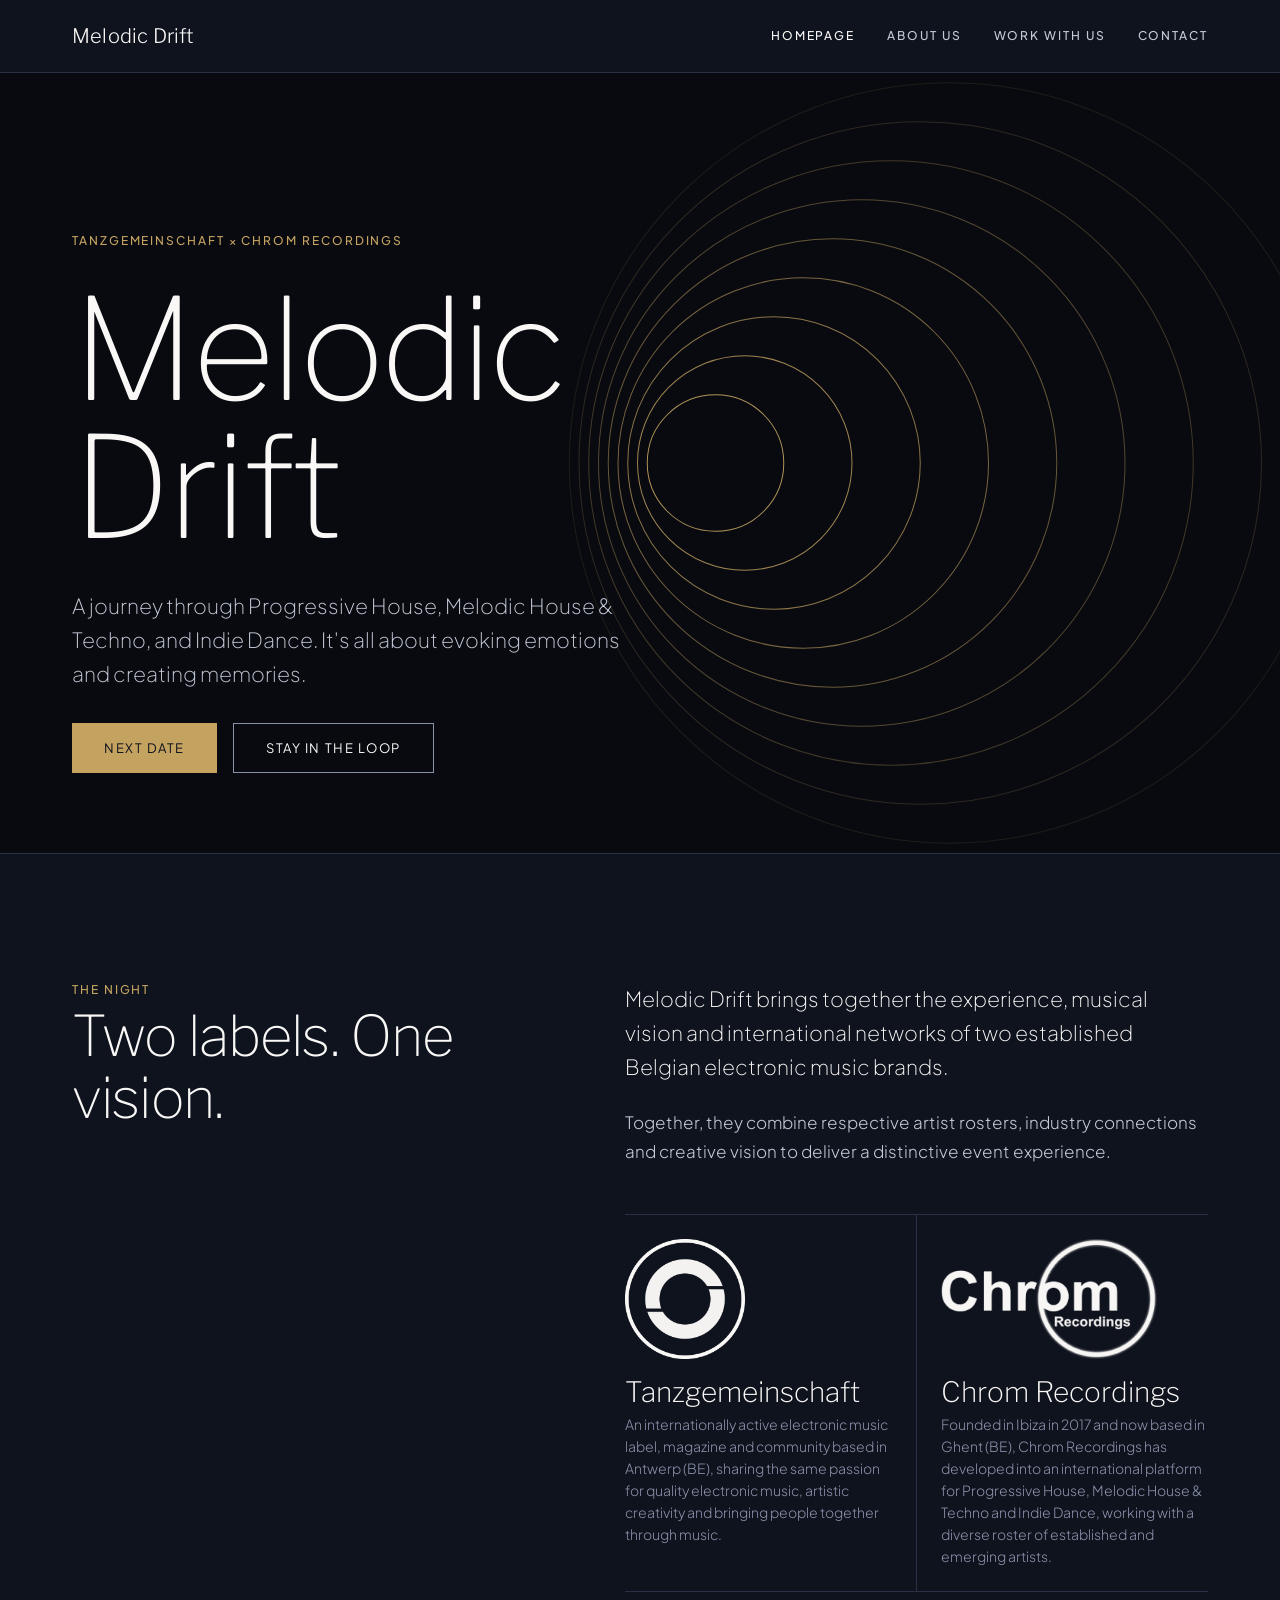
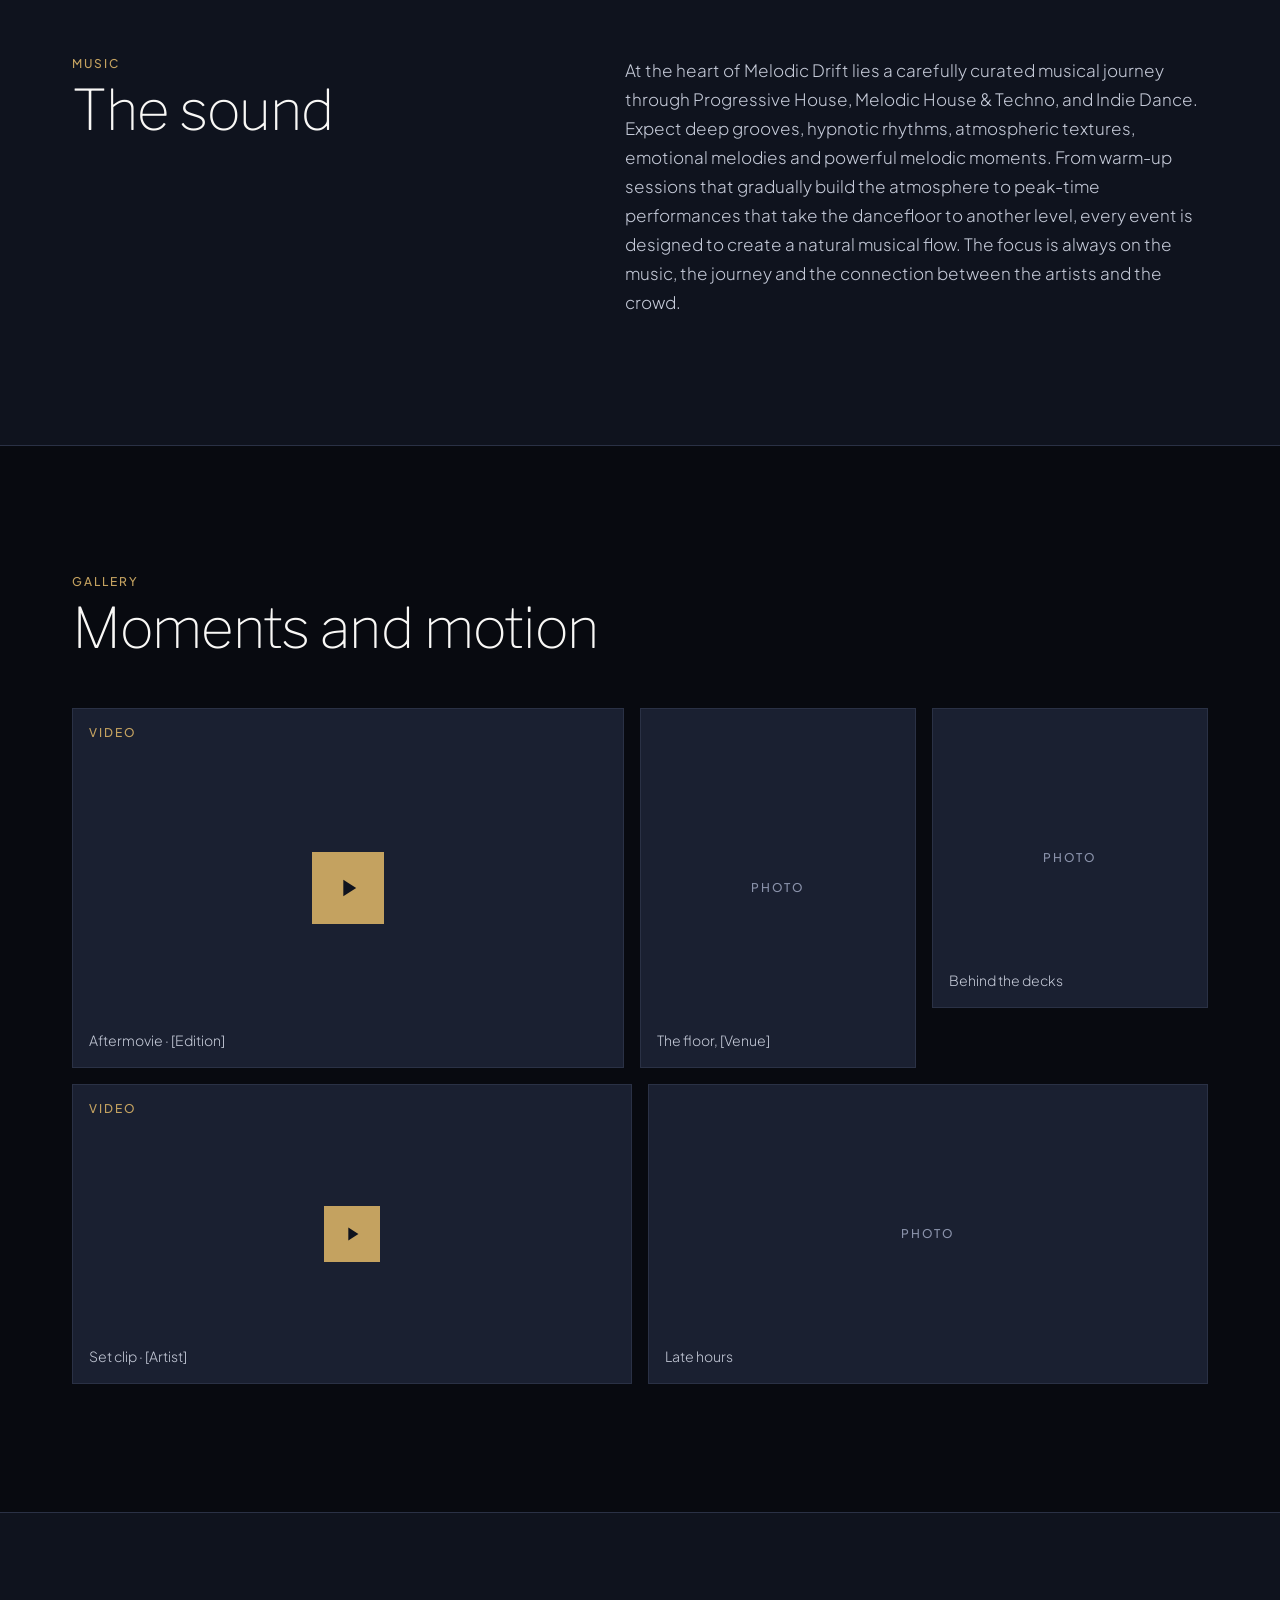
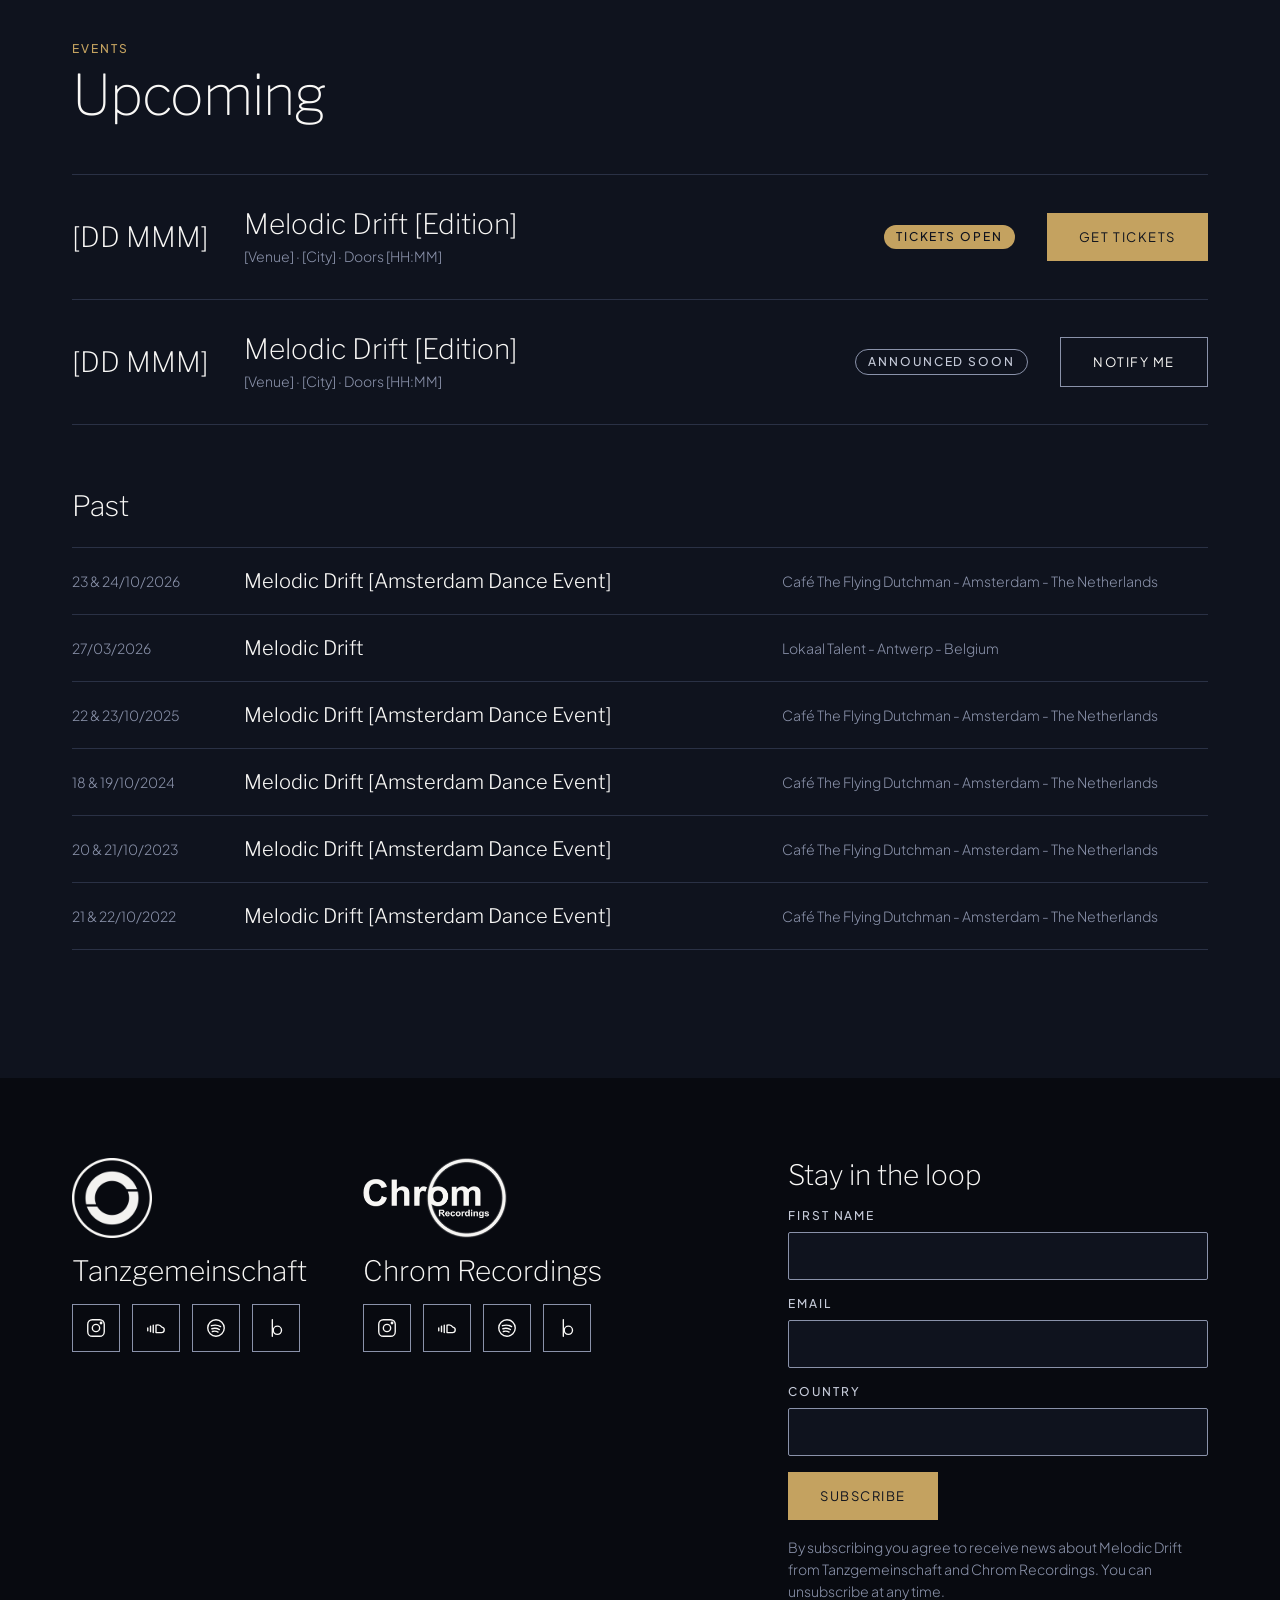
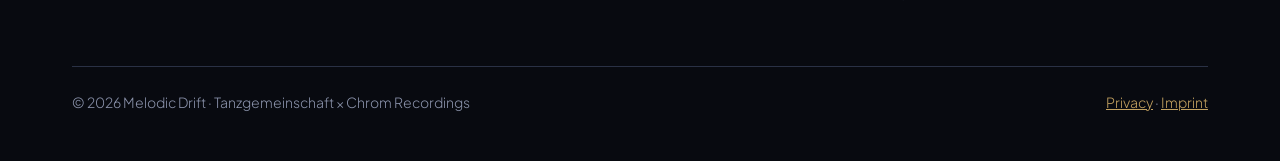
==== index.html @ c9940abf "Add favicon, bass-ripple hero animation and spacing tweaks - Add circle favicon (SVG) and apple-touc" ====
<!doctype html>
<html lang="en">
<head>
<meta charset="utf-8">
<meta name="viewport" content="width=device-width, initial-scale=1">
<title>Melodic Drift – Tanzgemeinschaft × Chrom Recordings</title>
<meta name="description" content="Melodic Drift is a night for slow-burning melodic house and techno, a collaboration between Tanzgemeinschaft and Chrom Recordings.">
<link rel="preconnect" href="https://fonts.googleapis.com">
<link rel="preconnect" href="https://fonts.gstatic.com" crossorigin>
<link rel="stylesheet" href="https://fonts.googleapis.com/css2?family=Libre+Franklin:wght@100;200;300&family=Plus+Jakarta+Sans:ital,wght@0,200;0,300;0,400;0,500;1,200&display=swap">
<link rel="icon" href="favicon.svg" type="image/svg+xml">
<link rel="apple-touch-icon" href="apple-touch-icon.png">
<link rel="stylesheet" href="styles.css">
</head>
<body>

<header class="site-header">
  <div class="container">
    <a href="index.html" class="brand-link">Melodic Drift</a>
    <nav class="nav" aria-label="Page">
      <a href="index.html" aria-current="page">Homepage</a>
      <a href="about.html">About Us</a>
      <a href="work.html">Work With Us</a>
      <a href="contact.html">Contact</a>
    </nav>
  </div>
</header>

<main id="top">
  <!-- HERO -->
  <section class="hero">
    <svg class="hero__rings" aria-hidden="true" viewBox="0 0 800 800" fill="none" stroke="#c4a260" stroke-width="1">
      <circle style="--i:0" cx="300" cy="400" r="70" opacity="0.9"/>
      <circle style="--i:1" cx="330" cy="400" r="110" opacity="0.8"/>
      <circle style="--i:2" cx="360" cy="400" r="150" opacity="0.7"/>
      <circle style="--i:3" cx="390" cy="400" r="190" opacity="0.6"/>
      <circle style="--i:4" cx="420" cy="400" r="230" opacity="0.5"/>
      <circle style="--i:5" cx="450" cy="400" r="270" opacity="0.4"/>
      <circle style="--i:6" cx="480" cy="400" r="310" opacity="0.3"/>
      <circle style="--i:7" cx="510" cy="400" r="350" opacity="0.2"/>
      <circle style="--i:8" cx="540" cy="400" r="390" opacity="0.12"/>
    </svg>
    <!-- Hero image: 1920 × 1080 px (not added yet). -->
    <div class="container hero__inner">
      <div class="eyebrow">Tanzgemeinschaft × Chrom Recordings</div>
      <h1 class="hero__title">Melodic<br>Drift</h1>
      <p class="hero__text">A journey through Progressive House, Melodic House &amp; Techno, and Indie Dance. It's all about evoking emotions and creating memories.</p>
      <div class="hero__actions">
        <a href="#events" class="btn btn--primary">Next date</a>
        <a href="#newsletter" class="btn btn--ghost">Stay in the loop</a>
      </div>
    </div>
  </section>

  <!-- INTRO -->
  <section id="about" class="container section">
    <div class="intro">
      <div class="intro__heading stack-2">
        <div class="eyebrow">The night</div>
        <h2 class="h2">Two labels. One vision.</h2>
      </div>
      <div class="intro__body stack-6">
        <p class="lead">Melodic Drift brings together the experience, musical vision and international networks of two established Belgian electronic music brands.</p>
        <p>Together, they combine respective artist rosters, industry connections and creative vision to deliver a distinctive event experience.</p>
        <div class="partners">
          <div class="partner">
            <img class="partner__logo" src="assets/tanzgemeinschaft-logo.png" alt="Tanzgemeinschaft logo" width="120" height="120">
            <div class="h3">Tanzgemeinschaft</div>
            <div class="small">An internationally active electronic music label, magazine and community based in Antwerp (BE), sharing the same passion for quality electronic music, artistic creativity and bringing people together through music.</div>
          </div>
          <div class="partner">
            <img class="partner__logo" src="assets/chrom-recordings-logo.png" alt="Chrom Recordings logo" width="215" height="120">
            <div class="h3">Chrom Recordings</div>
            <div class="small">Founded in Ibiza in 2017 and now based in Ghent (BE), Chrom Recordings has developed into an international platform for Progressive House, Melodic House &amp; Techno and Indie Dance, working with a diverse roster of established and emerging artists.</div>
          </div>
        </div>
      </div>
    </div>
  </section>

  <!-- THE SOUND -->
  <section id="sound" class="container section sound">
    <div class="intro">
      <div class="intro__heading stack-2">
        <div class="eyebrow">Music</div>
        <h2 class="h2">The sound</h2>
      </div>
      <div class="intro__body stack-6">
        <p>At the heart of Melodic Drift lies a carefully curated musical journey through Progressive House, Melodic House &amp; Techno, and Indie Dance. Expect deep grooves, hypnotic rhythms, atmospheric textures, emotional melodies and powerful melodic moments. From warm-up sessions that gradually build the atmosphere to peak-time performances that take the dancefloor to another level, every event is designed to create a natural musical flow. The focus is always on the music, the journey and the connection between the artists and the crowd.</p>
      </div>
    </div>
  </section>

  <!-- GALLERY -->
  <section id="gallery" class="gallery-section">
    <div class="container section stack-12">
      <div class="stack-2">
        <div class="eyebrow">Gallery</div>
        <h2 class="h2">Moments and motion</h2>
      </div>
      <!-- To use real media: put an <img src="assets/…" alt="…"> or <video> inside a tile
           and delete the .tile__placeholder (and the play button for videos you embed). -->
      <div class="gallery">
        <div class="tile tile--wide">
          <div class="tile__label">Video</div>
          <button type="button" class="play" aria-label="Play aftermovie">
            <svg aria-hidden="true" width="28" height="28" viewBox="0 0 24 24" fill="currentColor"><path d="M8 5v14l11-7z"/></svg>
          </button>
          <div class="tile__caption">Aftermovie · [Edition]</div>
        </div>
        <div class="tile tile--tall">
          <div class="tile__placeholder">Photo</div>
          <div class="tile__caption">The floor, [Venue]</div>
        </div>
        <div class="tile">
          <div class="tile__placeholder">Photo</div>
          <div class="tile__caption">Behind the decks</div>
        </div>
        <div class="tile">
          <div class="tile__label">Video</div>
          <button type="button" class="play" aria-label="Play clip">
            <svg aria-hidden="true" width="22" height="22" viewBox="0 0 24 24" fill="currentColor"><path d="M8 5v14l11-7z"/></svg>
          </button>
          <div class="tile__caption">Set clip · [Artist]</div>
        </div>
        <div class="tile">
          <div class="tile__placeholder">Photo</div>
          <div class="tile__caption">Late hours</div>
        </div>
      </div>
    </div>
  </section>

  <!-- EVENTS -->
  <section id="events" class="container section events">
    <div class="stack-12">
      <div class="stack-2">
        <div class="eyebrow">Events</div>
        <h2 class="h2">Upcoming</h2>
      </div>
      <div class="event-list">
        <div class="event">
          <div class="event__date">[DD MMM]</div>
          <div class="event__info">
            <div class="h3">Melodic Drift [Edition]</div>
            <div class="small">[Venue] · [City] · Doors [HH:MM]</div>
          </div>
          <span class="tag tag--solid">Tickets open</span>
          <a href="#" class="btn btn--primary">Get tickets</a>
        </div>
        <div class="event">
          <div class="event__date">[DD MMM]</div>
          <div class="event__info">
            <div class="h3">Melodic Drift [Edition]</div>
            <div class="small">[Venue] · [City] · Doors [HH:MM]</div>
          </div>
          <span class="tag tag--outline">Announced soon</span>
          <a href="#newsletter" class="btn btn--ghost">Notify me</a>
        </div>
      </div>
    </div>

    <div class="stack-6">
      <h3 class="h3">Past</h3>
      <div class="event-list">
        <div class="event event--past">
          <div class="event__date">23 & 24/10/2026</div>
          <div class="event__title h4">Melodic Drift [Amsterdam Dance Event]</div>
          <div class="event__place small">Café The Flying Dutchman - Amsterdam - The Netherlands</div>
        </div>
        <div class="event event--past">
          <div class="event__date">27/03/2026</div>
          <div class="event__title h4">Melodic Drift</div>
          <div class="event__place small">Lokaal Talent - Antwerp - Belgium</div>
        </div>
        <div class="event event--past">
          <div class="event__date">22 & 23/10/2025</div>
          <div class="event__title h4">Melodic Drift [Amsterdam Dance Event]</div>
          <div class="event__place small">Café The Flying Dutchman - Amsterdam - The Netherlands</div>
        </div>
        <div class="event event--past">
          <div class="event__date">18 & 19/10/2024</div>
          <div class="event__title h4">Melodic Drift [Amsterdam Dance Event]</div>
          <div class="event__place small">Café The Flying Dutchman - Amsterdam - The Netherlands</div>
        </div>
        <div class="event event--past">
          <div class="event__date">20 & 21/10/2023</div>
          <div class="event__title h4">Melodic Drift [Amsterdam Dance Event]</div>
          <div class="event__place small">Café The Flying Dutchman - Amsterdam - The Netherlands</div>
        </div>
        <div class="event event--past">
          <div class="event__date">21 & 22/10/2022</div>
          <div class="event__title h4">Melodic Drift [Amsterdam Dance Event]</div>
          <div class="event__place small">Café The Flying Dutchman - Amsterdam - The Netherlands</div>
        </div>
      </div>
    </div>
  </section>

</main>

<footer class="site-footer">
  <div class="container">
    <div class="footer__top">
      <div class="footer__brands">
        <div class="footer__brand">
          <img class="footer__logo" src="assets/tanzgemeinschaft-logo.png" alt="Tanzgemeinschaft logo" width="80" height="80">
          <div class="h3">Tanzgemeinschaft</div>
          <div class="social">
            <a href="https://www.instagram.com/tanzgemeinschaft/" aria-label="Tanzgemeinschaft on Instagram">
              <svg aria-hidden="true" width="22" height="22" viewBox="0 0 24 24" fill="none" stroke="currentColor" stroke-width="1.5" stroke-linecap="round" stroke-linejoin="round"><rect x="3" y="3" width="18" height="18" rx="5"/><circle cx="12" cy="12" r="4"/><circle cx="17.5" cy="6.5" r="0.8" fill="currentColor"/></svg>
            </a>
            <a href="https://soundcloud.com/tanzgemeinschaft" aria-label="Tanzgemeinschaft on SoundCloud">
              <svg aria-hidden="true" width="22" height="22" viewBox="0 0 24 24" fill="none" stroke="currentColor" stroke-width="1.5" stroke-linecap="round" stroke-linejoin="round"><path d="M3 15v-3M6 16v-6M9 17V9"/><path d="M12 17h6a3 3 0 0 0 .4-5.97A5.5 5.5 0 0 0 12 9z"/></svg>
            </a>
            <a href="https://open.spotify.com/playlist/484JLry1pM69rtroYlVxem?si=6f52d88c45c1400b" aria-label="Tanzgemeinschaft on Spotify">
              <svg aria-hidden="true" width="22" height="22" viewBox="0 0 24 24" fill="none" stroke="currentColor" stroke-width="1.5" stroke-linecap="round" stroke-linejoin="round"><circle cx="12" cy="12" r="9"/><path d="M7 9.5c3.5-1 7-.8 10 1M7.5 12.8c2.8-.8 5.6-.6 8.2.9M8 15.8c2.2-.6 4.3-.4 6.3.6"/></svg>
            </a>
            <a href="https://www.beatport.com/label/tanzgemeinschaft/73641" aria-label="Tanzgemeinschaft on Beatport">
              <svg aria-hidden="true" width="22" height="22" viewBox="0 0 24 24" fill="none" stroke="currentColor" stroke-width="1.5" stroke-linecap="round" stroke-linejoin="round"><path d="M8 3v18"/><circle cx="13.5" cy="14.5" r="4.5"/></svg>
            </a>
          </div>
        </div>
        <div class="footer__brand">
          <img class="footer__logo" src="assets/chrom-recordings-logo.png" alt="Chrom Recordings logo" width="143" height="80">
          <div class="h3">Chrom Recordings</div>
          <div class="social">
            <a href="https://www.instagram.com/chromrecordings/" aria-label="Chrom Recordings on Instagram">
              <svg aria-hidden="true" width="22" height="22" viewBox="0 0 24 24" fill="none" stroke="currentColor" stroke-width="1.5" stroke-linecap="round" stroke-linejoin="round"><rect x="3" y="3" width="18" height="18" rx="5"/><circle cx="12" cy="12" r="4"/><circle cx="17.5" cy="6.5" r="0.8" fill="currentColor"/></svg>
            </a>
            <a href="https://soundcloud.com/chrom-recordings" aria-label="Chrom Recordings on SoundCloud">
              <svg aria-hidden="true" width="22" height="22" viewBox="0 0 24 24" fill="none" stroke="currentColor" stroke-width="1.5" stroke-linecap="round" stroke-linejoin="round"><path d="M3 15v-3M6 16v-6M9 17V9"/><path d="M12 17h6a3 3 0 0 0 .4-5.97A5.5 5.5 0 0 0 12 9z"/></svg>
            </a>
            <a href="#" aria-label="Chrom Recordings on Spotify">
              <svg aria-hidden="true" width="22" height="22" viewBox="0 0 24 24" fill="none" stroke="currentColor" stroke-width="1.5" stroke-linecap="round" stroke-linejoin="round"><circle cx="12" cy="12" r="9"/><path d="M7 9.5c3.5-1 7-.8 10 1M7.5 12.8c2.8-.8 5.6-.6 8.2.9M8 15.8c2.2-.6 4.3-.4 6.3.6"/></svg>
            </a>
            <a href="https://www.beatport.com/label/chrom-recordings/61473" aria-label="Chrom Recordings on Beatport">
              <svg aria-hidden="true" width="22" height="22" viewBox="0 0 24 24" fill="none" stroke="currentColor" stroke-width="1.5" stroke-linecap="round" stroke-linejoin="round"><path d="M8 3v18"/><circle cx="13.5" cy="14.5" r="4.5"/></svg>
            </a>
          </div>
        </div>
      </div>
      <div class="footer__signup" id="newsletter">
        <div class="h3">Stay in the loop</div>
        <!-- Sends to the MailerLite embedded form (group set in MailerLite). See script.js. -->
        <form class="form form--compact" id="newsletter-form" data-status="newsletter-status" data-error="newsletter-error" data-mailerlite action="https://assets.mailerlite.com/jsonp/706839/forms/204374630122652967/subscribe" method="post">
          <div class="field">
            <label for="nl-first">First name</label>
            <input id="nl-first" name="fields[name]" type="text" autocomplete="given-name" required>
          </div>
          <div class="field">
            <label for="nl-email">Email</label>
            <input id="nl-email" name="fields[email]" type="email" autocomplete="email" required>
          </div>
          <div class="field">
            <label for="nl-country">Country</label>
            <input id="nl-country" name="fields[country]" type="text" autocomplete="country-name" required>
          </div>
          <input type="hidden" name="ml-submit" value="1">
          <input type="hidden" name="anticsrf" value="true">
          <div>
            <button type="submit" class="btn btn--primary">Subscribe</button>
          </div>
          <p class="small">By subscribing you agree to receive news about Melodic Drift from Tanzgemeinschaft and Chrom Recordings. You can unsubscribe at any time.</p>
          <p class="small form-error" id="newsletter-error" role="alert" hidden>Something went wrong. Please try again in a moment.</p>
        </form>
        <div class="form-status form-status--compact" id="newsletter-status" role="status" hidden>
          <div class="eyebrow">Subscribed</div>
          <div class="h3">Thank you, you are on the list.</div>
        </div>
      </div>
    </div>
    <div class="footer__legal">
      <div>© 2026 Melodic Drift · Tanzgemeinschaft × Chrom Recordings</div>
      <div><a href="#">Privacy</a> · <a href="#">Imprint</a></div>
    </div>
  </div>
</footer>

<script src="script.js"></script>
</body>
</html>
---- styles.css ----
/* Melodic Drift – Tanzgemeinschaft × Chrom Recordings
   Tokens come from the Tanzgemeinschaft design system, Night theme. */

:root {
  --surface: #0f131e;
  --surface-raised: #1a2031;
  --surface-sunk: #080a10;
  --ink-heading: #f9f8f6;
  --ink-body: #c5cad8;
  --ink-muted: #8a92aa;
  --brass: #c4a260; /* brass-light, the accent on Night */
  --on-brass: #0f131e;
  --border: #2a3145;
  --border-navy: #4a5474;
  --border-control: #8a92aa;

  --font-display: "Libre Franklin", "Helvetica Neue", Arial, sans-serif;
  --font-text: "Plus Jakarta Sans", "Helvetica Neue", Arial, sans-serif;

  --space-1: 4px;
  --space-2: 8px;
  --space-3: 12px;
  --space-4: 16px;
  --space-6: 24px;
  --space-8: 32px;
  --space-12: 48px;
  --space-16: 64px;

  --max-width: 1200px;
}

*,
*::before,
*::after {
  box-sizing: border-box;
}

html {
  scroll-behavior: smooth;
}

body {
  margin: 0;
  background: var(--surface);
  color: var(--ink-body);
  font-family: var(--font-text);
  font-weight: 300;
  font-size: 17px;
  line-height: 29px;
}

img {
  display: block;
}

a {
  color: var(--brass);
  text-decoration: underline;
}

a:hover {
  color: var(--ink-heading);
}

a:focus-visible,
button:focus-visible,
input:focus-visible,
select:focus-visible,
textarea:focus-visible {
  outline: 2px solid var(--brass);
  outline-offset: 2px;
}

/* ---------- Layout helpers ---------- */

.container {
  width: 100%;
  max-width: var(--max-width);
  margin: 0 auto;
  padding: 0 var(--space-8);
}

.section {
  padding-top: 128px;
  padding-bottom: 128px;
}

/* The sound follows the labels block: keep the two close together. */
#about {
  padding-bottom: 64px;
}

.sound {
  padding-top: 0;
}

.stack-2 { display: flex; flex-direction: column; gap: var(--space-2); }
.stack-6 { display: flex; flex-direction: column; gap: var(--space-6); }
.stack-12 { display: flex; flex-direction: column; gap: var(--space-12); }

/* ---------- Type ---------- */

.eyebrow {
  font-size: 12px;
  line-height: 16px;
  font-weight: 500;
  letter-spacing: 0.16em;
  text-transform: uppercase;
  color: var(--brass);
}

.eyebrow--muted {
  color: var(--ink-muted);
}

.h2 {
  margin: 0;
  font-family: var(--font-display);
  font-weight: 100;
  font-size: clamp(36px, 4.5vw, 56px);
  line-height: 1.1;
  letter-spacing: -0.015em;
  color: var(--ink-heading);
}

.h3 {
  margin: 0;
  font-family: var(--font-display);
  font-weight: 200;
  font-size: 28px;
  line-height: 34px;
  color: var(--ink-heading);
}

.h4 {
  font-family: var(--font-display);
  font-weight: 300;
  font-size: 20px;
  line-height: 26px;
  color: var(--ink-heading);
}

.lead {
  margin: 0;
  font-weight: 200;
  font-size: 21px;
  line-height: 34px;
  color: var(--ink-heading);
}

.small {
  font-size: 14px;
  line-height: 22px;
  color: var(--ink-muted);
}

p {
  margin: 0;
}

/* ---------- Buttons and tags ---------- */

.btn {
  display: inline-flex;
  align-items: center;
  min-height: 48px;
  padding: 16px 32px;
  font-family: var(--font-text);
  font-size: 13px;
  line-height: 16px;
  font-weight: 400;
  letter-spacing: 0.12em;
  text-transform: uppercase;
  text-decoration: none;
  border: 0;
  cursor: pointer;
}

.btn--primary {
  background: var(--brass);
  color: var(--on-brass);
}

.btn--primary:hover {
  background: var(--ink-heading);
  color: var(--surface);
}

.btn--ghost {
  border: 1px solid var(--border-control);
  color: var(--ink-heading);
}

.btn--ghost:hover {
  background: var(--surface-raised);
  color: var(--ink-heading);
}

.tag {
  padding: 4px 12px;
  border-radius: 999px;
  font-size: 12px;
  line-height: 16px;
  font-weight: 500;
  letter-spacing: 0.16em;
  text-transform: uppercase;
}

.tag--solid {
  background: var(--brass);
  color: var(--on-brass);
}

.tag--outline {
  border: 1px solid var(--border-control);
  color: var(--ink-body);
}

/* ---------- Header ---------- */

.site-header {
  border-bottom: 1px solid var(--border);
}

.site-header .container {
  min-height: 72px;
  display: flex;
  flex-wrap: wrap;
  align-items: center;
  justify-content: space-between;
  gap: 12px 32px;
}

.brand-link {
  font-family: var(--font-display);
  font-weight: 300;
  font-size: 20px;
  letter-spacing: 0.01em;
  color: var(--ink-heading);
  text-decoration: none;
}

.nav {
  display: flex;
  flex-wrap: wrap;
  gap: 8px 32px;
  font-size: 12px;
  line-height: 16px;
  font-weight: 500;
  letter-spacing: 0.16em;
  text-transform: uppercase;
}

.nav a {
  padding: 14px 0;
  color: var(--ink-body);
  text-decoration: none;
}

.nav a[aria-current="page"] {
  color: var(--ink-heading);
}

.nav a:hover,
.brand-link:hover {
  color: var(--ink-heading);
}

/* ---------- Hero ---------- */

.hero {
  position: relative;
  overflow: hidden;
  background: var(--surface-sunk);
  border-bottom: 1px solid var(--border);
}

/* Decorative rings. Replace with the hero photo (or keep both). */
.hero__rings {
  position: absolute;
  right: 6%;
  top: 0;
  width: min(780px, 90vw);
  max-width: none;
  height: auto;
  overflow: visible;
  pointer-events: none;
}

/* Bass pulse: each ring thumps and settles, a beat after the ring inside it, so the hit ripples outwards. */
.hero__rings circle {
  transform-box: fill-box;
  transform-origin: center;
  vector-effect: non-scaling-stroke;
  animation: bass-ripple 2s cubic-bezier(0.2, 0.7, 0.3, 1) infinite;
  animation-delay: calc(var(--i) * 0.09s);
}

@keyframes bass-ripple {
  0%   { transform: scale(1); }
  6%   { transform: scale(1.045); }
  18%  { transform: scale(0.99); }
  30%  { transform: scale(1.012); }
  45%, 100% { transform: scale(1); }
}

@media (prefers-reduced-motion: reduce) {
  .hero__rings circle {
    animation: none;
  }
}

.hero__inner {
  position: relative;
  min-height: 720px;
  padding-top: 160px;
  padding-bottom: 80px;
  display: flex;
  flex-direction: column;
  justify-content: flex-end;
  gap: 32px;
}

.hero__title {
  margin: 0;
  font-family: var(--font-display);
  font-weight: 100;
  font-size: clamp(56px, 11vw, 152px);
  line-height: 0.98;
  letter-spacing: -0.02em;
  color: var(--ink-heading);
}

.hero__text {
  max-width: 560px;
  font-weight: 200;
  font-size: 21px;
  line-height: 34px;
  color: var(--ink-body);
}

.hero__actions {
  display: flex;
  flex-wrap: wrap;
  gap: 16px;
}

/* ---------- Intro ---------- */

.intro {
  display: flex;
  flex-wrap: wrap;
  gap: 48px 96px;
}

.intro__heading {
  flex: 1 1 340px;
}

.intro__body {
  flex: 1.4 1 420px;
}

.partners {
  display: flex;
  flex-wrap: wrap;
  margin-top: var(--space-6);
  border-top: 1px solid var(--border);
  border-bottom: 1px solid var(--border);
}

.partner {
  flex: 1 1 240px;
  padding: 24px 24px 24px 0;
  display: flex;
  flex-direction: column;
  gap: var(--space-1);
}

.partner + .partner {
  padding: 24px 0 24px 24px;
  border-left: 1px solid var(--border);
}

.partner__logo {
  align-self: flex-start;
  height: 120px;
  width: auto;
  max-width: 100%;
  object-fit: contain;
  margin-bottom: var(--space-3);
}

/* ---------- Work with us ---------- */

.service-list {
  border-top: 1px solid var(--border);
}

.service {
  display: flex;
  flex-wrap: wrap;
  gap: 12px 64px;
  padding: 32px 0;
  border-bottom: 1px solid var(--border);
}

.service__title {
  flex: 0 0 300px;
  margin: 0;
}

.service__text {
  flex: 1 1 360px;
  margin: 0;
}

.list {
  margin: 0;
  padding: 0;
  list-style: none;
  display: flex;
  flex-direction: column;
  gap: var(--space-3);
}

.list li {
  position: relative;
  padding-left: 28px;
}

.list li::before {
  content: "";
  position: absolute;
  left: 0;
  top: 0.8em;
  width: 14px;
  height: 1px;
  background: var(--brass);
}

/* ---------- Gallery ---------- */

.gallery-section {
  background: var(--surface-sunk);
  border-top: 1px solid var(--border);
  border-bottom: 1px solid var(--border);
}

.gallery {
  display: flex;
  flex-wrap: wrap;
  gap: 16px;
}

.tile {
  position: relative;
  flex: 1 1 260px;
  height: 300px;
  background: var(--surface-raised);
  border: 1px solid var(--border);
  display: flex;
  align-items: center;
  justify-content: center;
  overflow: hidden;
}

.tile--wide {
  flex: 2 1 520px;
  height: 360px;
}

.tile--tall {
  height: 360px;
}

.tile img,
.tile video {
  position: absolute;
  inset: 0;
  width: 100%;
  height: 100%;
  object-fit: cover;
}

.tile__label {
  position: absolute;
  top: 16px;
  left: 16px;
  font-size: 12px;
  line-height: 16px;
  font-weight: 500;
  letter-spacing: 0.16em;
  text-transform: uppercase;
  color: var(--brass);
}

.tile__placeholder {
  font-size: 12px;
  line-height: 16px;
  font-weight: 500;
  letter-spacing: 0.16em;
  text-transform: uppercase;
  color: var(--ink-muted);
}

.tile__caption {
  position: absolute;
  left: 16px;
  bottom: 16px;
  font-size: 14px;
  line-height: 22px;
  color: var(--ink-body);
}

.play {
  position: absolute;
  left: 50%;
  top: 50%;
  width: 56px;
  height: 56px;
  margin: -28px 0 0 -28px;
  padding: 0;
  border: 0;
  background: var(--brass);
  color: var(--on-brass);
  cursor: pointer;
  display: flex;
  align-items: center;
  justify-content: center;
}

.tile--wide .play {
  width: 72px;
  height: 72px;
  margin: -36px 0 0 -36px;
}

/* ---------- Events ---------- */

.events {
  display: flex;
  flex-direction: column;
  gap: var(--space-16);
}

.event-list {
  border-top: 1px solid var(--border);
}

.event {
  display: flex;
  flex-wrap: wrap;
  align-items: center;
  gap: 16px 32px;
  padding: 32px 0;
  border-bottom: 1px solid var(--border);
}

.event__date {
  flex: 0 0 140px;
  font-family: var(--font-display);
  font-weight: 200;
  font-size: 28px;
  line-height: 34px;
  color: var(--ink-heading);
}

.event__info {
  flex: 1 1 280px;
  display: flex;
  flex-direction: column;
  gap: var(--space-1);
}

.event--past {
  gap: 8px 32px;
  padding: 20px 0;
}

.event--past .event__date {
  font-family: var(--font-text);
  font-weight: 300;
  font-size: 14px;
  line-height: 22px;
  color: var(--ink-muted);
}

.event--past .event__title {
  flex: 1 1 280px;
}

.event--past .event__place {
  flex: 1 1 200px;
}

.row-link {
  padding: 14px 0;
  font-size: 13px;
  line-height: 16px;
  font-weight: 400;
  letter-spacing: 0.12em;
  text-transform: uppercase;
  color: var(--ink-heading);
  text-decoration: none;
}

.row-link:hover {
  color: var(--brass);
}

/* ---------- Form ---------- */

.join-section {
  background: var(--surface-raised);
  border-top: 1px solid var(--border);
  border-bottom: 1px solid var(--border);
}

.join {
  display: flex;
  flex-wrap: wrap;
  gap: 48px 96px;
}

.join__intro {
  flex: 1 1 340px;
}

.join__form {
  flex: 1.3 1 440px;
}

.form {
  display: flex;
  flex-direction: column;
  gap: var(--space-6);
}

.form__row {
  display: flex;
  flex-wrap: wrap;
  gap: var(--space-6);
}

.field {
  flex: 1 1 220px;
  display: flex;
  flex-direction: column;
  gap: var(--space-2);
}

/* Fields stacked directly in the column form must not use the row's 220px basis as a height. */
.form > .field {
  flex: none;
}

.field label {
  font-size: 12px;
  line-height: 16px;
  font-weight: 500;
  letter-spacing: 0.16em;
  text-transform: uppercase;
  color: var(--ink-body);
}

.field input,
.field select,
.field textarea {
  min-height: 48px;
  padding: 12px 16px;
  background: var(--surface);
  border: 1px solid var(--border-control);
  border-radius: 2px;
  color: var(--ink-heading);
  font-family: inherit;
  font-size: 17px;
  font-weight: 300;
}

.field textarea {
  line-height: 29px;
  resize: vertical;
}

.field input::placeholder,
.field textarea::placeholder {
  color: var(--ink-muted);
}

.consent {
  display: flex;
  align-items: flex-start;
  gap: var(--space-3);
  font-size: 14px;
  line-height: 22px;
  color: var(--ink-body);
}

.consent input {
  flex: 0 0 auto;
  width: 20px;
  height: 20px;
  margin: 1px 0 0;
  accent-color: var(--brass);
}

.form-status {
  padding: 48px;
  border: 1px solid var(--brass);
  display: flex;
  flex-direction: column;
  gap: var(--space-3);
}

[hidden] {
  display: none !important;
}

/* ---------- Footer ---------- */

.site-footer {
  background: var(--surface-sunk);
}

.site-footer .container {
  padding-top: 80px;
  padding-bottom: 48px;
  display: flex;
  flex-direction: column;
  gap: var(--space-16);
}

.footer__top {
  display: flex;
  flex-wrap: wrap;
  justify-content: space-between;
  align-items: flex-start;
  gap: 64px 96px;
}

.footer__brands {
  display: flex;
  flex-wrap: wrap;
  gap: 48px 56px;
}

.footer__brand {
  flex: 0 0 auto;
  display: flex;
  flex-direction: column;
  gap: var(--space-4);
}

.footer__logo {
  align-self: flex-start;
  height: 80px;
  width: auto;
  max-width: 100%;
  object-fit: contain;
}

.footer__signup {
  flex: 0 1 420px;
  display: flex;
  flex-direction: column;
  gap: var(--space-4);
}

/* Spam trap: invisible to people, filled in by bots. */
.field-hidden {
  position: absolute;
  left: -9999px;
  width: 1px;
  height: 1px;
  overflow: hidden;
}

.form-error,
.form--compact p.form-error {
  margin: 0;
  color: #e08a8a;
}

.form--compact {
  gap: var(--space-4);
}

.form--compact .form__row {
  gap: var(--space-4);
}

.form--compact .form__row .field {
  flex-basis: 160px;
  min-width: 0;
}

.form--compact .field input {
  width: 100%;
  min-width: 0;
  box-sizing: border-box;
}

.form--compact p {
  margin: 0;
  color: var(--ink-muted);
}

.form-status--compact {
  padding: 24px;
}

.social {
  display: flex;
  gap: var(--space-3);
}

.social a {
  width: 48px;
  height: 48px;
  border: 1px solid var(--border-control);
  color: var(--ink-heading);
  display: flex;
  align-items: center;
  justify-content: center;
  text-decoration: none;
}

.social a:hover {
  background: var(--brass);
  border-color: var(--brass);
  color: var(--on-brass);
}

.footer__legal {
  display: flex;
  flex-wrap: wrap;
  gap: 8px 32px;
  justify-content: space-between;
  padding-top: var(--space-6);
  border-top: 1px solid var(--border);
  font-size: 14px;
  line-height: 22px;
  color: var(--ink-muted);
}
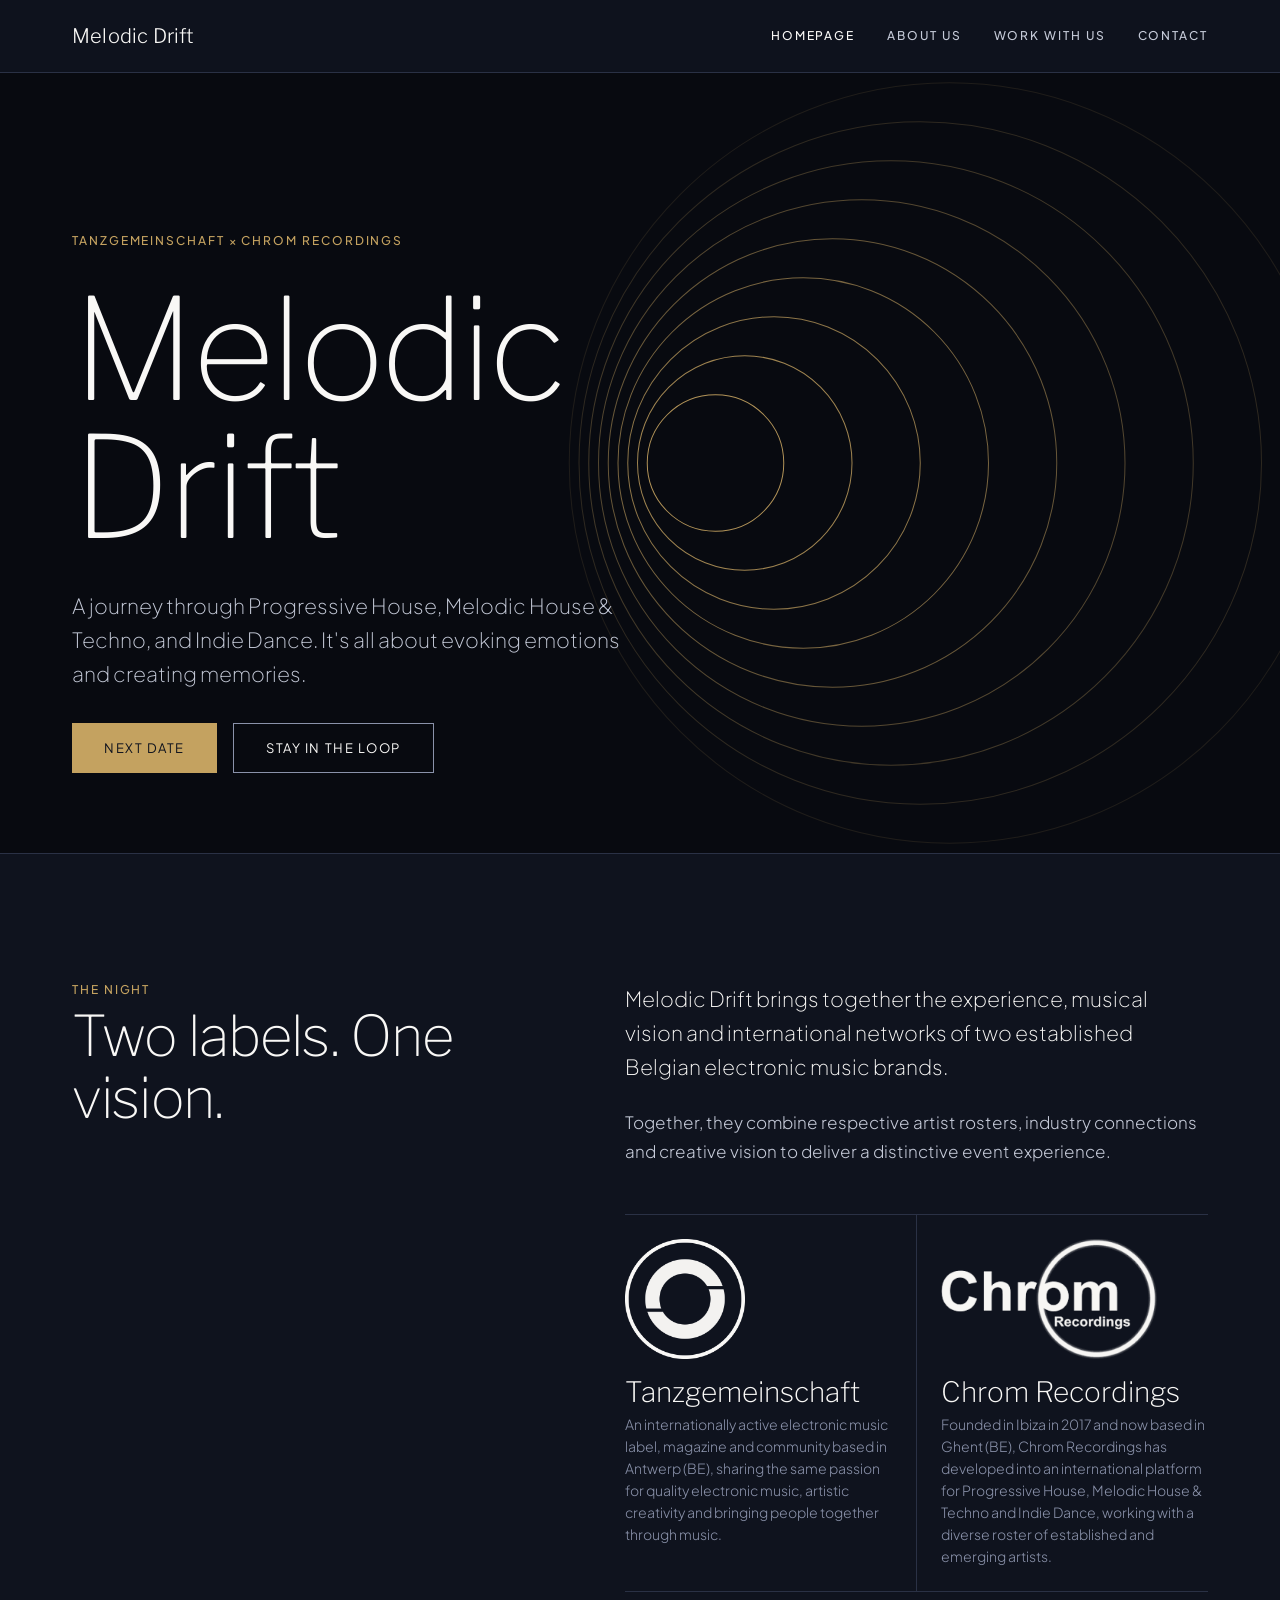
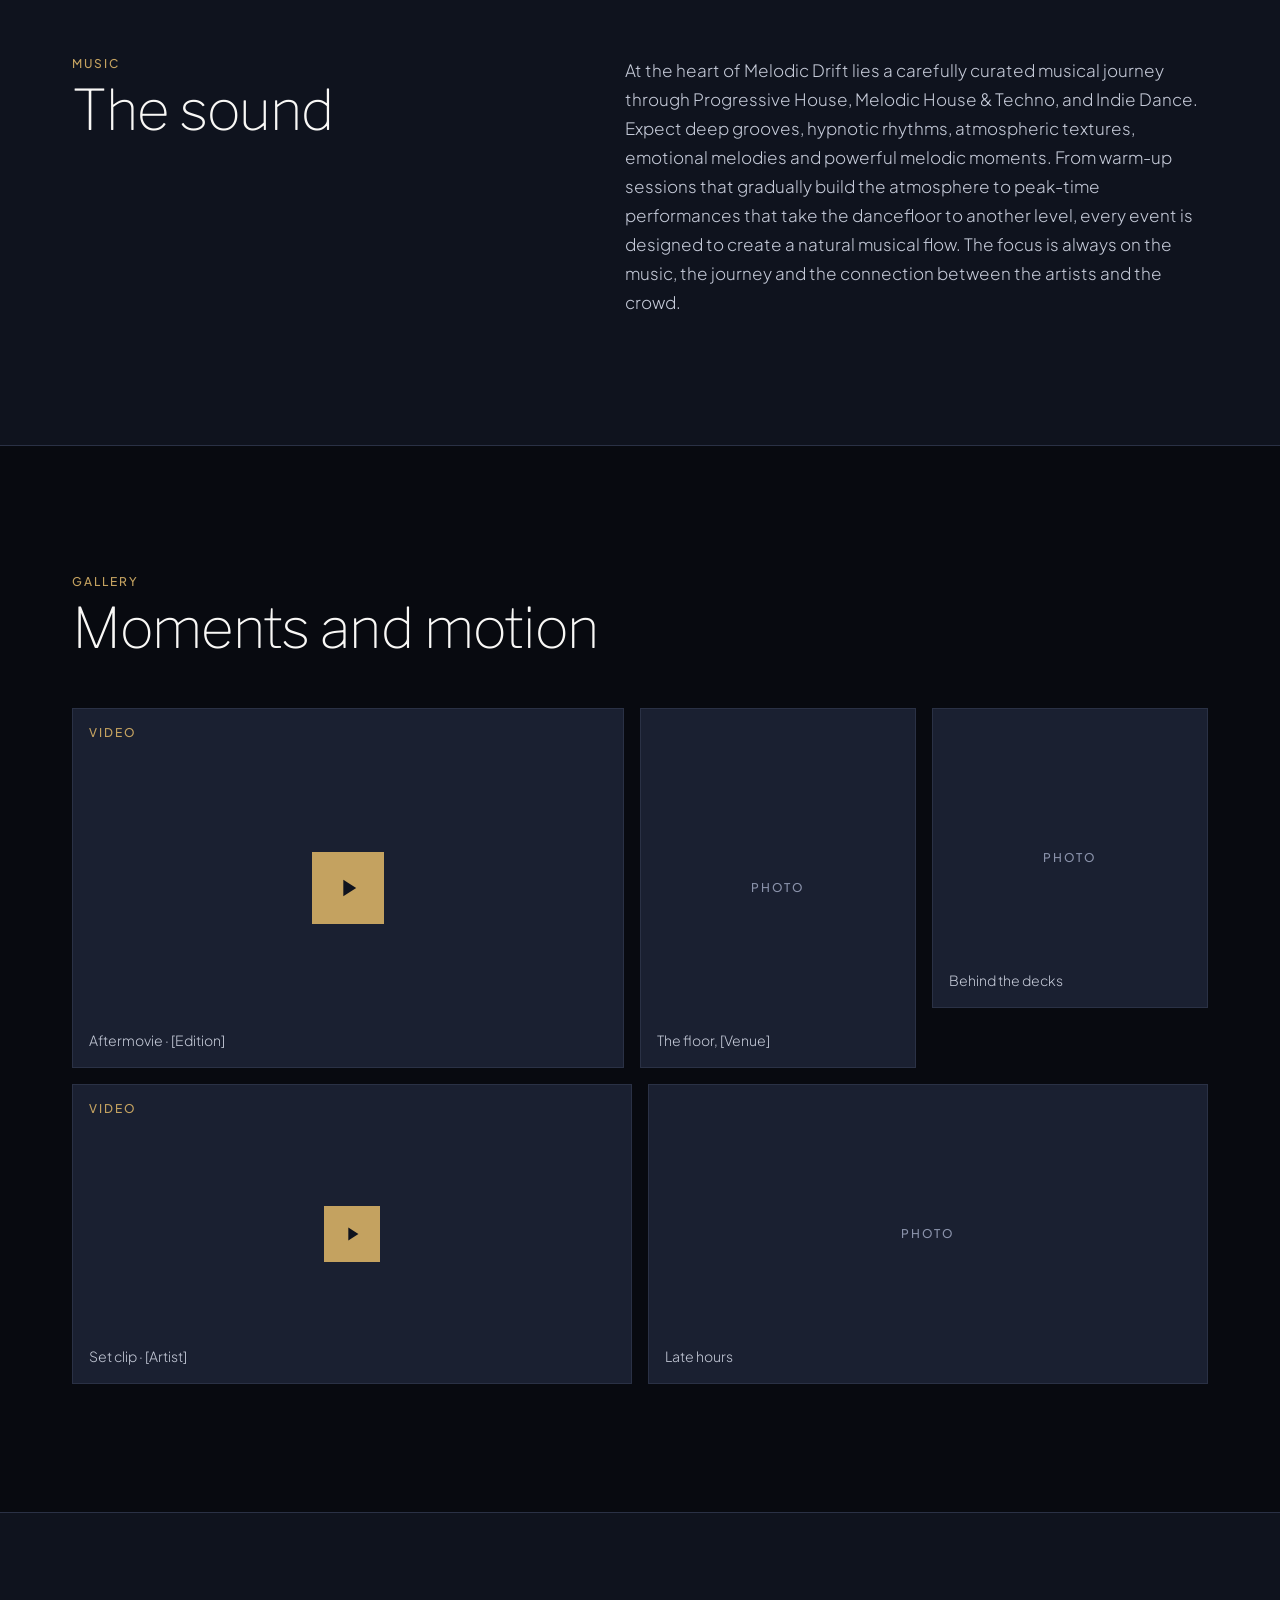
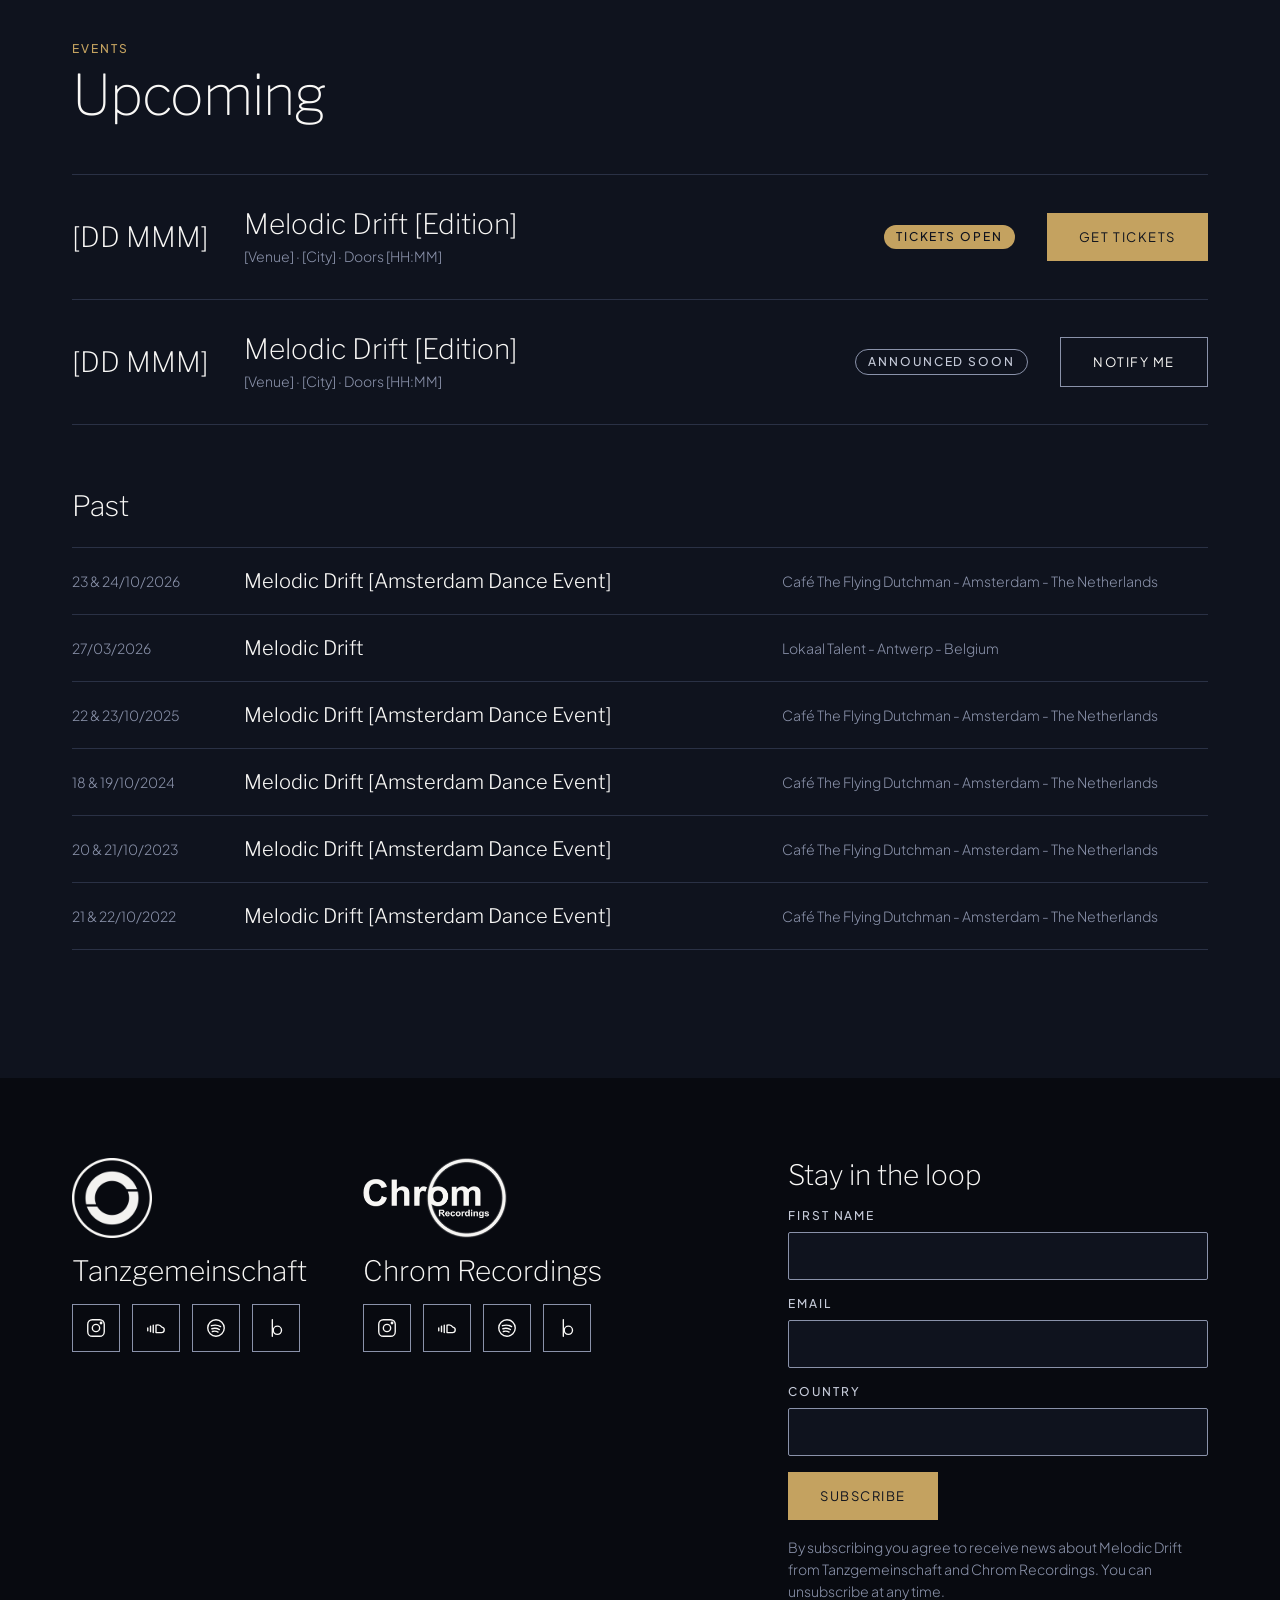
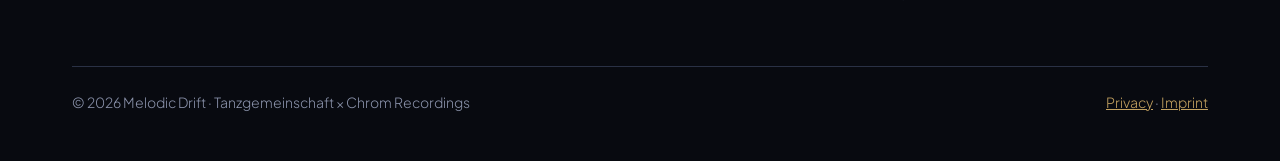
==== commit 5c5c06d9: "Add smoke dissolve effect to hero title on scroll Co-Authored-By: Claude Sonnet 5.5 <noreply@anthrop" ====
--- a/index.html
+++ b/index.html
@@ -41,6 +41,14 @@
       <circle style="--i:8" cx="540" cy="400" r="390" opacity="0.12"/>
     </svg>
     <!-- Hero image: 1920 × 1080 px (not added yet). -->
+    <!-- Smoke filter for the hero title: script.js raises the displacement and blur while scrolling. -->
+    <svg class="smoke-filter" width="0" height="0" aria-hidden="true" focusable="false">
+      <filter id="smoke" x="-25%" y="-25%" width="150%" height="150%" color-interpolation-filters="sRGB">
+        <feTurbulence type="fractalNoise" baseFrequency="0.008 0.02" numOctaves="3" seed="7" result="noise"/>
+        <feDisplacementMap id="smoke-displace" in="SourceGraphic" in2="noise" scale="0" xChannelSelector="R" yChannelSelector="G" result="displaced"/>
+        <feGaussianBlur id="smoke-blur" in="displaced" stdDeviation="0"/>
+      </filter>
+    </svg>
     <div class="container hero__inner">
       <div class="eyebrow">Tanzgemeinschaft × Chrom Recordings</div>
       <h1 class="hero__title">Melodic<br>Drift</h1>
@@ -231,7 +239,7 @@
             <a href="https://soundcloud.com/chrom-recordings" aria-label="Chrom Recordings on SoundCloud">
               <svg aria-hidden="true" width="22" height="22" viewBox="0 0 24 24" fill="none" stroke="currentColor" stroke-width="1.5" stroke-linecap="round" stroke-linejoin="round"><path d="M3 15v-3M6 16v-6M9 17V9"/><path d="M12 17h6a3 3 0 0 0 .4-5.97A5.5 5.5 0 0 0 12 9z"/></svg>
             </a>
-            <a href="#" aria-label="Chrom Recordings on Spotify">
+            <a href="https://open.spotify.com/playlist/05ff1suTsRipWHiQWqY9aM?si=kvbRq2B7QGaC5c29hTE_ag" aria-label="Chrom Recordings on Spotify">
               <svg aria-hidden="true" width="22" height="22" viewBox="0 0 24 24" fill="none" stroke="currentColor" stroke-width="1.5" stroke-linecap="round" stroke-linejoin="round"><circle cx="12" cy="12" r="9"/><path d="M7 9.5c3.5-1 7-.8 10 1M7.5 12.8c2.8-.8 5.6-.6 8.2.9M8 15.8c2.2-.6 4.3-.4 6.3.6"/></svg>
             </a>
             <a href="https://www.beatport.com/label/chrom-recordings/61473" aria-label="Chrom Recordings on Beatport">
--- a/styles.css
+++ b/styles.css
@@ -37,6 +37,7 @@
 
 html {
   scroll-behavior: smooth;
+  scroll-padding-top: 72px; /* keeps anchor targets clear of the sticky header */
 }
 
 body {
@@ -219,6 +220,12 @@
 /* ---------- Header ---------- */
 
 .site-header {
+  position: sticky;
+  top: 0;
+  z-index: 100;
+  background: rgba(15, 19, 30, 0.92);
+  -webkit-backdrop-filter: blur(8px);
+  backdrop-filter: blur(8px);
   border-bottom: 1px solid var(--border);
 }
 
@@ -308,6 +315,11 @@
   .hero__rings circle {
     animation: none;
   }
+}
+
+.smoke-filter {
+  position: absolute;
+  pointer-events: none;
 }
 
 .hero__inner {
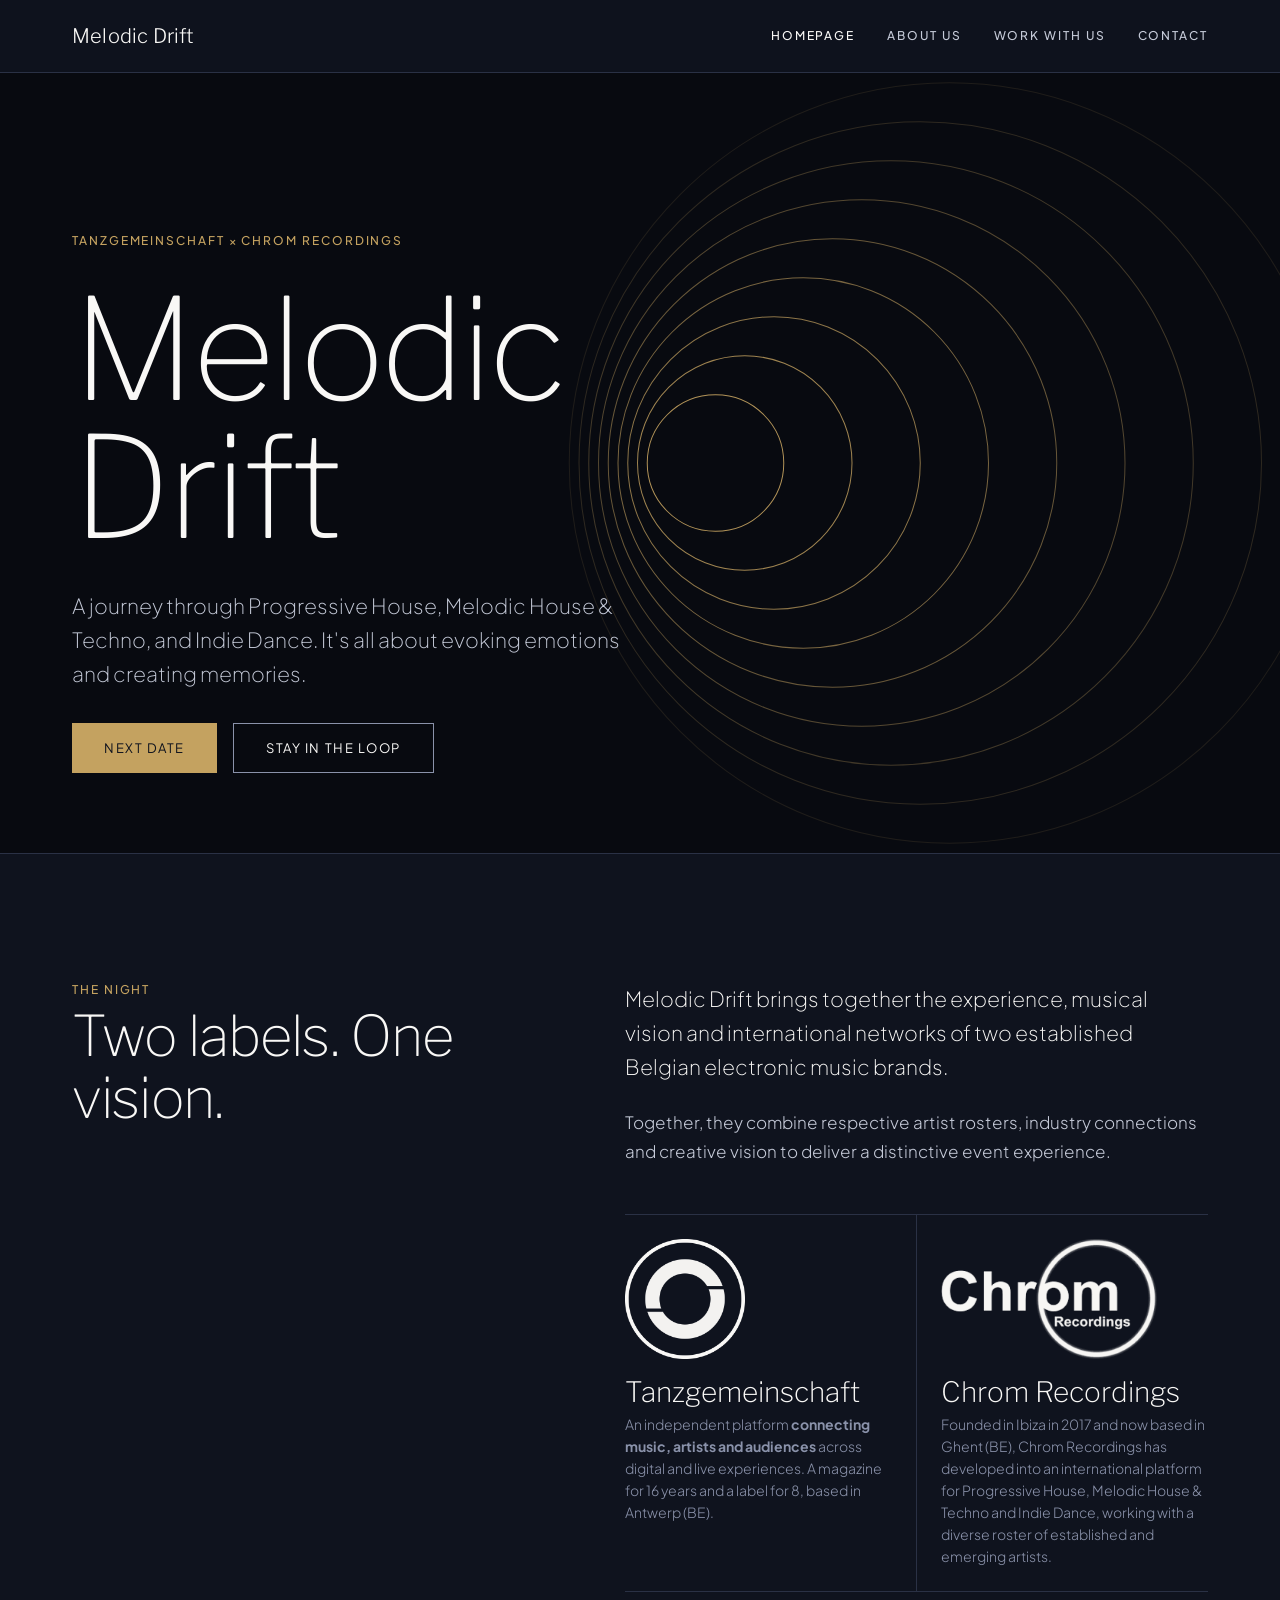
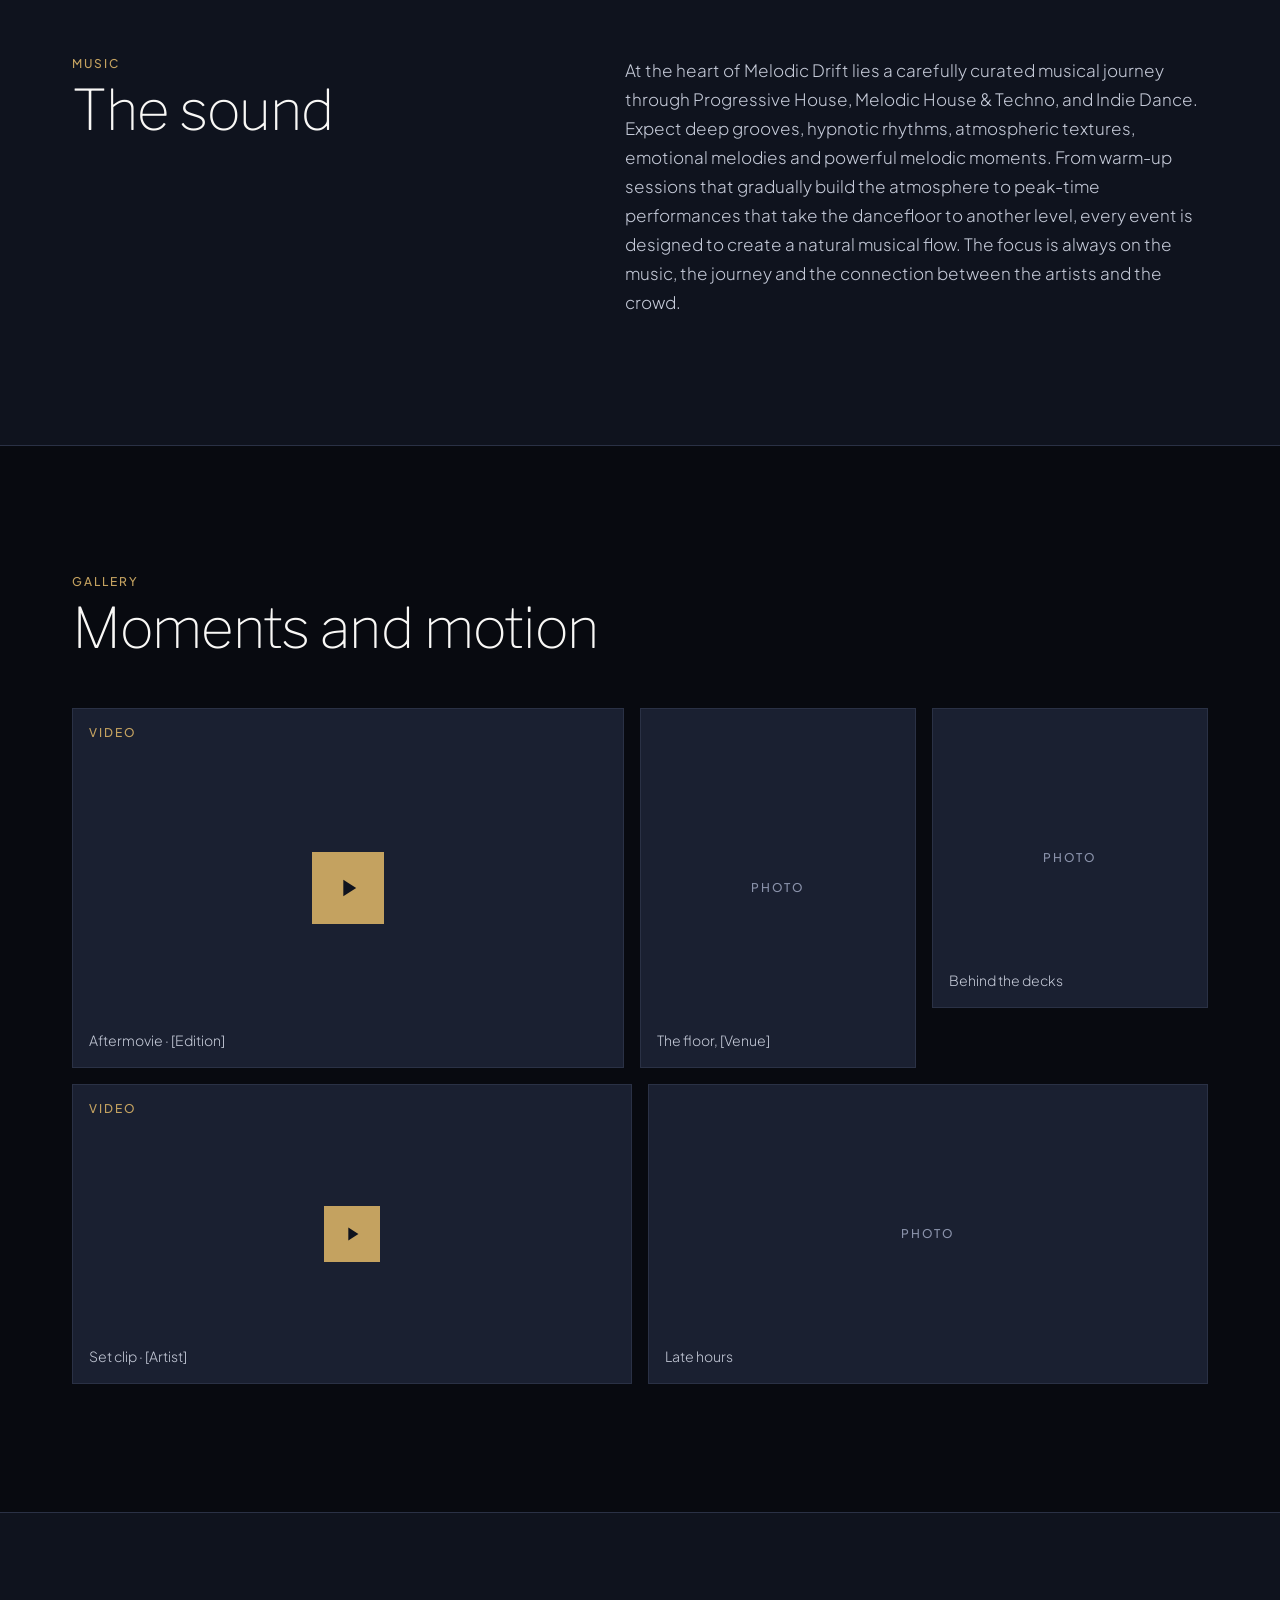
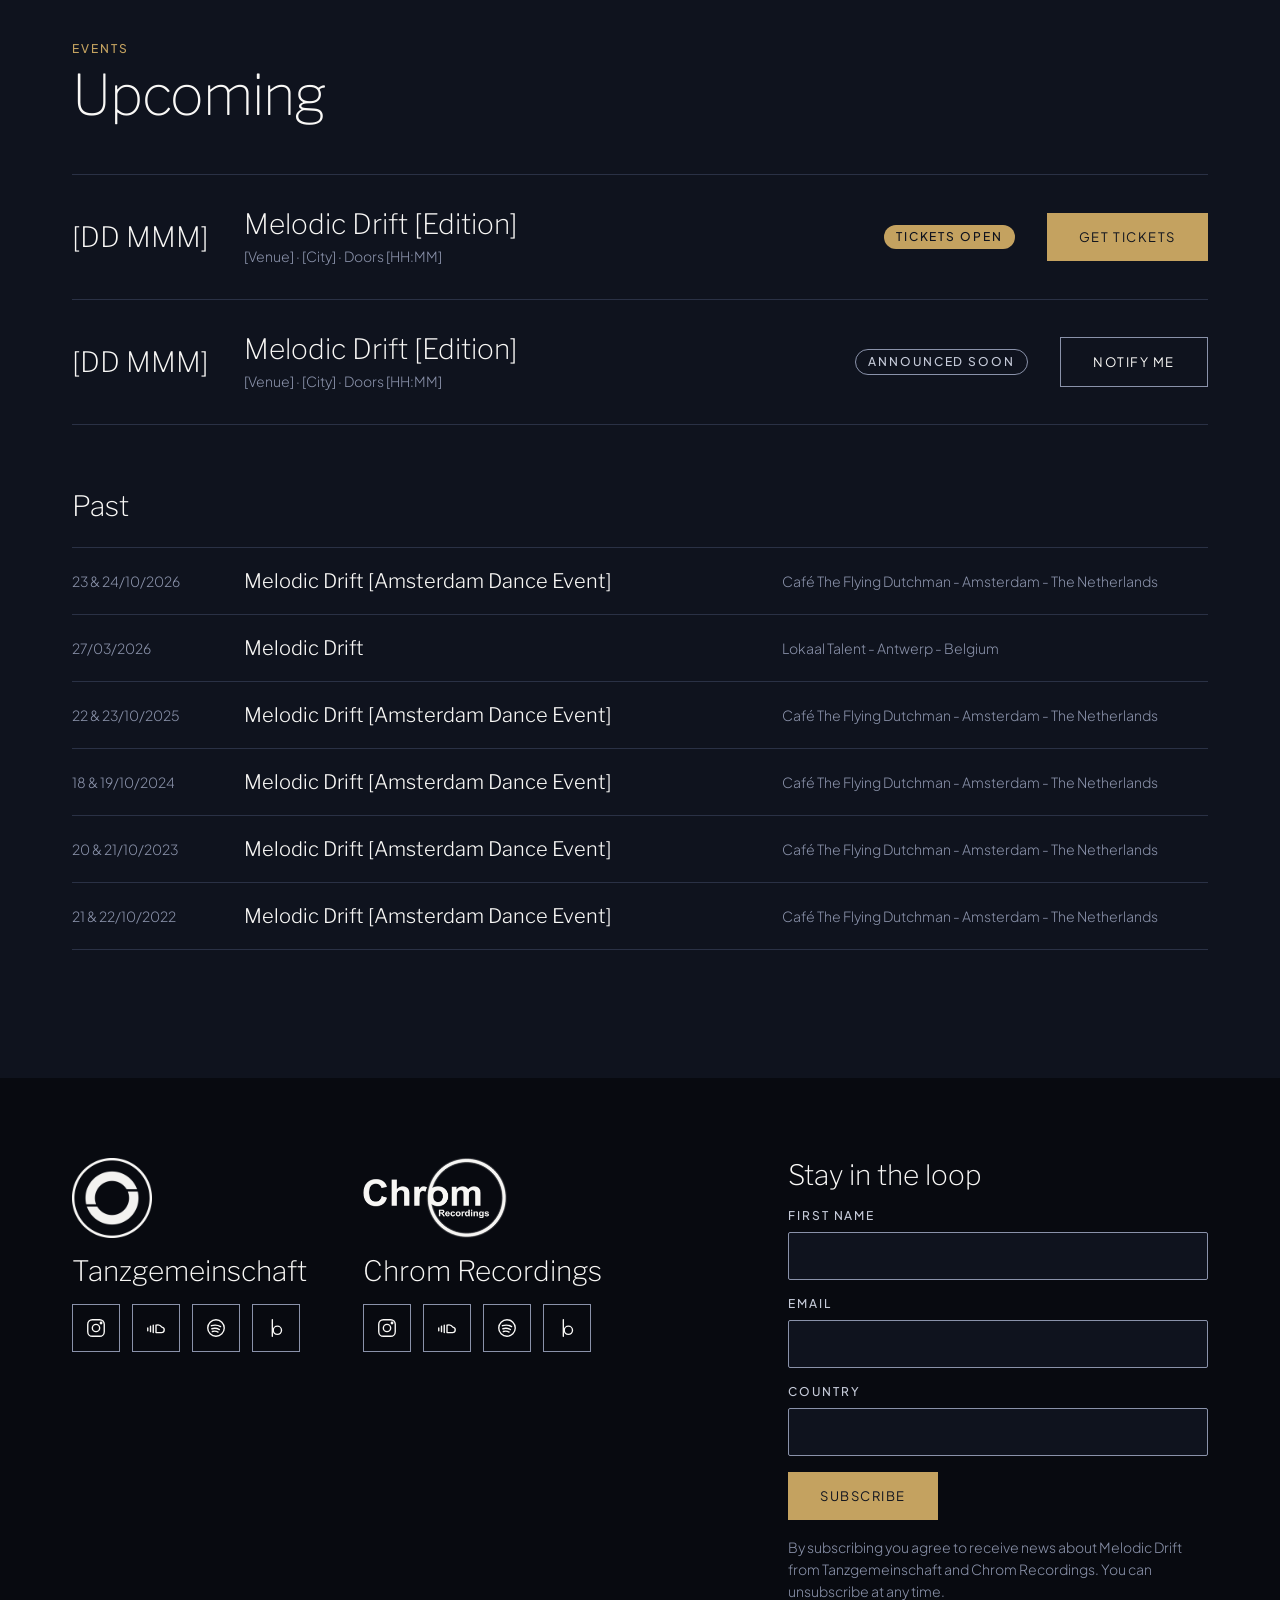
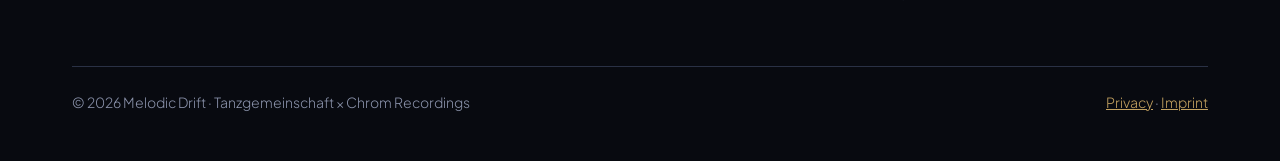
==== commit 2e58ed05: "Update Tanzgemeinschaft description on homepage Co-Authored-By: Claude Sonnet 5.5 <noreply@anthropic" ====
--- a/index.html
+++ b/index.html
@@ -74,7 +74,7 @@
           <div class="partner">
             <img class="partner__logo" src="assets/tanzgemeinschaft-logo.png" alt="Tanzgemeinschaft logo" width="120" height="120">
             <div class="h3">Tanzgemeinschaft</div>
-            <div class="small">An internationally active electronic music label, magazine and community based in Antwerp (BE), sharing the same passion for quality electronic music, artistic creativity and bringing people together through music.</div>
+            <div class="small">An independent platform <strong>connecting music, artists and audiences</strong> across digital and live experiences. A magazine for 16 years and a label for 8, based in Antwerp (BE).</div>
           </div>
           <div class="partner">
             <img class="partner__logo" src="assets/chrom-recordings-logo.png" alt="Chrom Recordings logo" width="215" height="120">
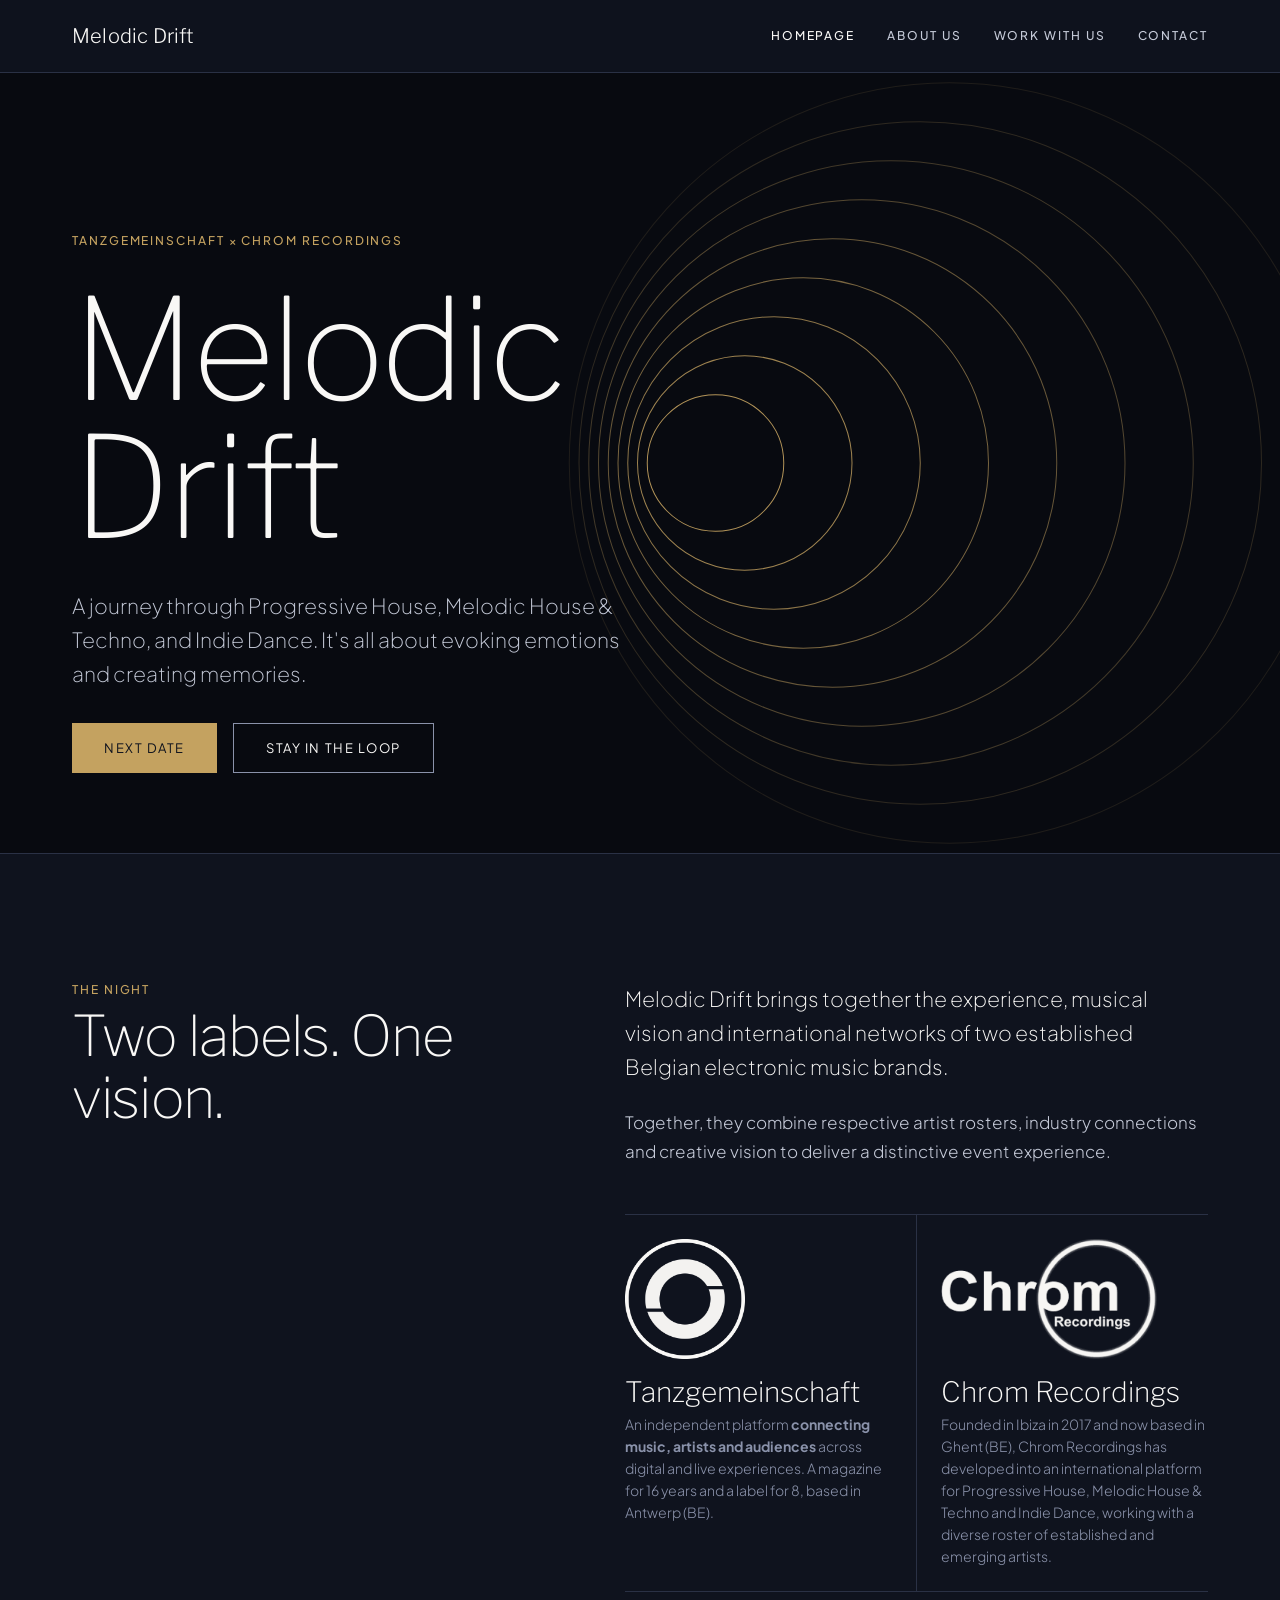
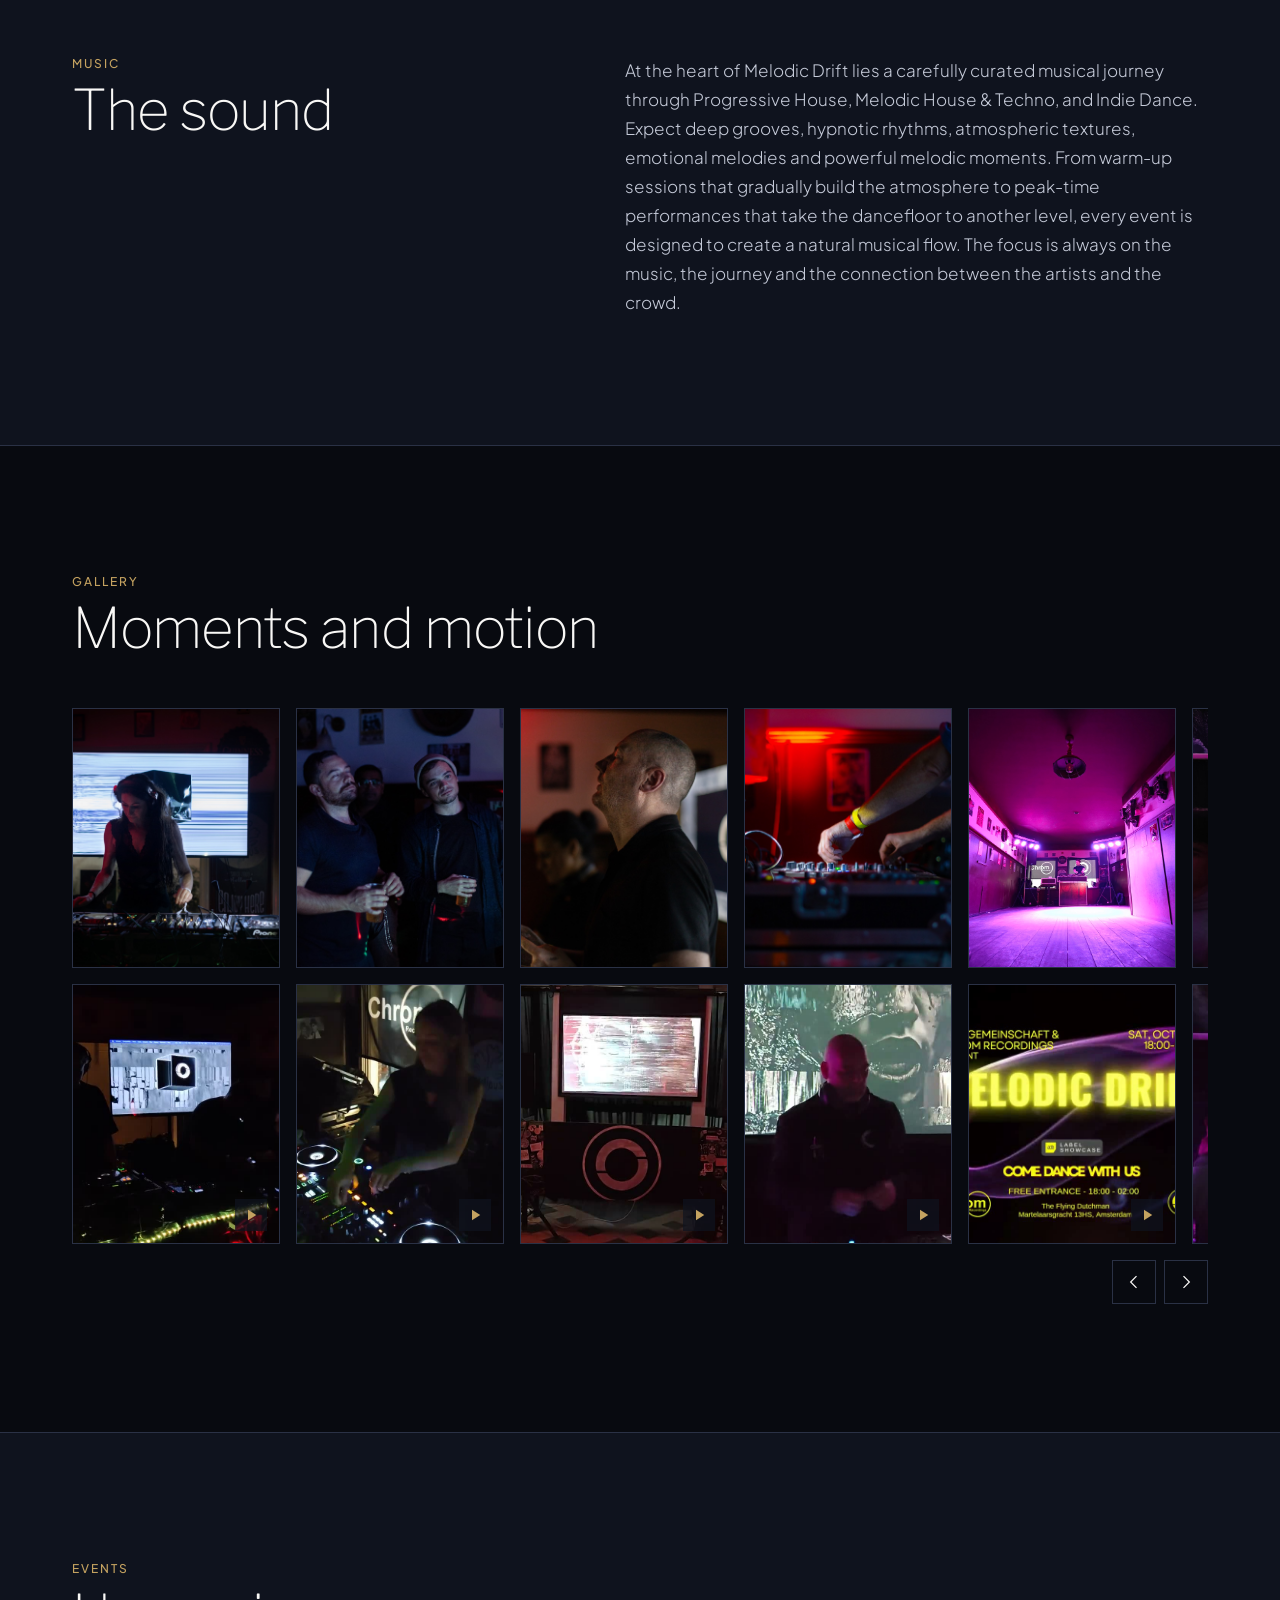
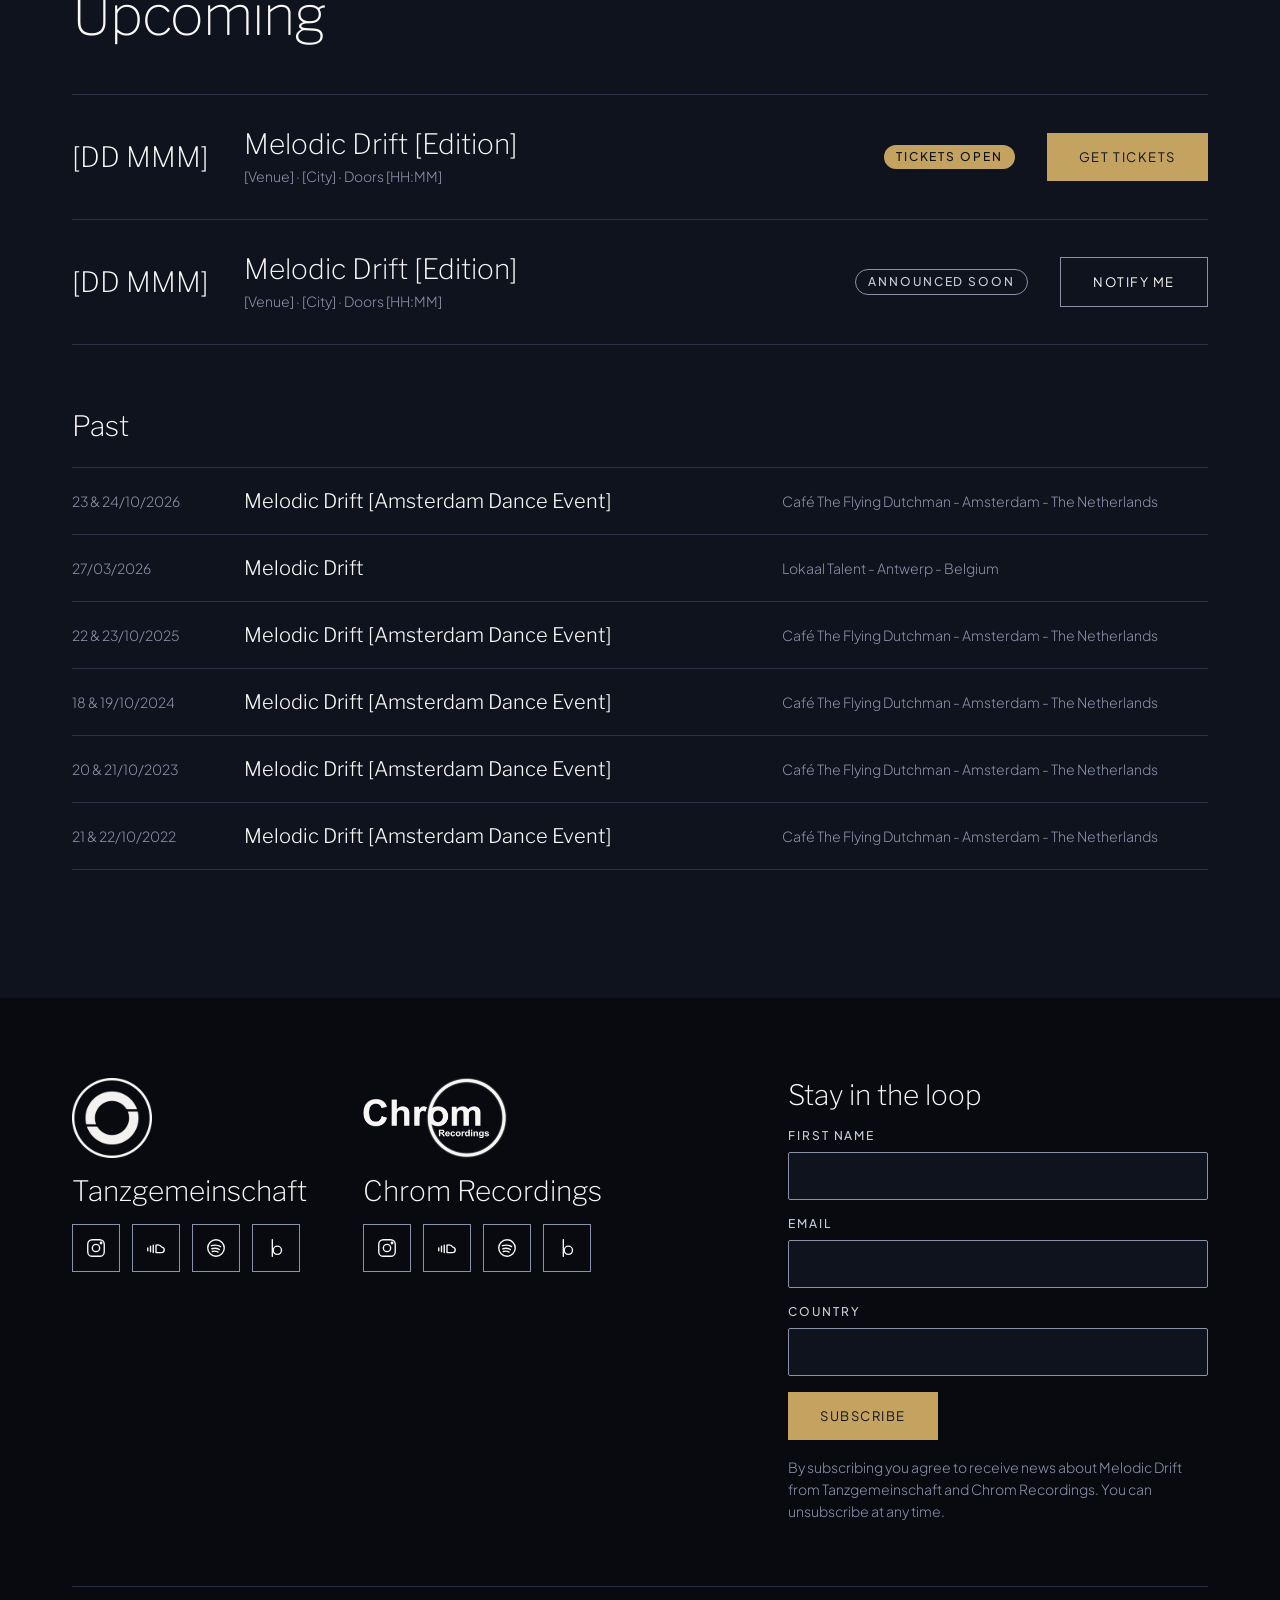
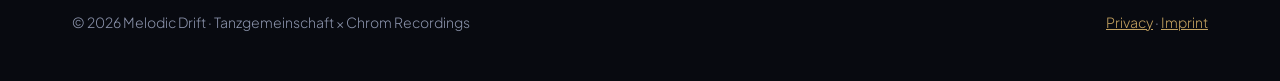
==== commit e03db6ae: "Add legal pages, GTM/Cookiebot, and gallery slider with lightbox - Privacy and imprint pages, linked" ====
--- a/index.html
+++ b/index.html
@@ -3,6 +3,11 @@
 <head>
 <meta charset="utf-8">
 <meta name="viewport" content="width=device-width, initial-scale=1">
+<!-- Cookiebot: must load before Google Tag Manager and any other script that sets cookies. -->
+<script id="Cookiebot" src="https://consent.cookiebot.com/uc.js" data-cbid="ba3ce9ea-0010-42fd-9f67-e8ef1a45d4a2" data-blockingmode="auto" type="text/javascript"></script>
+<!-- Google Tag Manager -->
+<script>(function(w,d,s,l,i){w[l]=w[l]||[];w[l].push({'gtm.start':new Date().getTime(),event:'gtm.js'});var f=d.getElementsByTagName(s)[0],j=d.createElement(s),dl=l!='dataLayer'?'&l='+l:'';j.async=true;j.src='https://www.googletagmanager.com/gtm.js?id='+i+dl;f.parentNode.insertBefore(j,f);})(window,document,'script','dataLayer','GTM-MX8WPRVG');</script>
+<!-- End Google Tag Manager -->
 <title>Melodic Drift – Tanzgemeinschaft × Chrom Recordings</title>
 <meta name="description" content="Melodic Drift is a night for slow-burning melodic house and techno, a collaboration between Tanzgemeinschaft and Chrom Recordings.">
 <link rel="preconnect" href="https://fonts.googleapis.com">
@@ -13,6 +18,9 @@
 <link rel="stylesheet" href="styles.css">
 </head>
 <body>
+<!-- Google Tag Manager (noscript) -->
+<noscript><iframe src="https://www.googletagmanager.com/ns.html?id=GTM-MX8WPRVG" height="0" width="0" style="display:none;visibility:hidden"></iframe></noscript>
+<!-- End Google Tag Manager (noscript) -->
 
 <header class="site-header">
   <div class="container">
@@ -106,36 +114,92 @@
         <div class="eyebrow">Gallery</div>
         <h2 class="h2">Moments and motion</h2>
       </div>
-      <!-- To use real media: put an <img src="assets/…" alt="…"> or <video> inside a tile
-           and delete the .tile__placeholder (and the play button for videos you embed). -->
-      <div class="gallery">
-        <div class="tile tile--wide">
-          <div class="tile__label">Video</div>
-          <button type="button" class="play" aria-label="Play aftermovie">
-            <svg aria-hidden="true" width="28" height="28" viewBox="0 0 24 24" fill="currentColor"><path d="M8 5v14l11-7z"/></svg>
-          </button>
-          <div class="tile__caption">Aftermovie · [Edition]</div>
-        </div>
-        <div class="tile tile--tall">
-          <div class="tile__placeholder">Photo</div>
-          <div class="tile__caption">The floor, [Venue]</div>
-        </div>
-        <div class="tile">
-          <div class="tile__placeholder">Photo</div>
-          <div class="tile__caption">Behind the decks</div>
-        </div>
-        <div class="tile">
-          <div class="tile__label">Video</div>
-          <button type="button" class="play" aria-label="Play clip">
-            <svg aria-hidden="true" width="22" height="22" viewBox="0 0 24 24" fill="currentColor"><path d="M8 5v14l11-7z"/></svg>
-          </button>
-          <div class="tile__caption">Set clip · [Artist]</div>
-        </div>
-        <div class="tile">
-          <div class="tile__placeholder">Photo</div>
-          <div class="tile__caption">Late hours</div>
-        </div>
-      </div>
+      <!-- Media lives in assets/gallery/ (melodicdrift_01.jpg …). Click a tile to open it in the lightbox (see script.js).
+           To add an item, copy a <button class="tile"> below (video tiles also need data-poster). -->
+      <div class="gallery-slider">
+        <div class="gallery" id="gallery-track" tabindex="0" aria-label="Gallery, scroll sideways">
+          <button type="button" class="tile" data-full="assets/gallery/melodicdrift_01.jpg" aria-label="Open photo: Melodic Drift atmosphere">
+            <img src="assets/gallery/melodicdrift_01.jpg" alt="" loading="lazy" decoding="async">
+          </button>
+          <button type="button" class="tile tile--video" data-full="assets/gallery/melodicdrift_09.mp4" data-poster="assets/gallery/posters/melodicdrift_09.jpg" aria-label="Play video: Melodic Drift atmosphere">
+            <video src="assets/gallery/melodicdrift_09.mp4" poster="assets/gallery/posters/melodicdrift_09.jpg" muted loop playsinline preload="none" aria-hidden="true" tabindex="-1"></video>
+            <svg class="tile__badge" aria-hidden="true" width="18" height="18" viewBox="0 0 24 24" fill="currentColor"><path d="M8 5v14l11-7z"/></svg>
+          </button>
+          <button type="button" class="tile" data-full="assets/gallery/melodicdrift_02.jpg" aria-label="Open photo: Melodic Drift atmosphere">
+            <img src="assets/gallery/melodicdrift_02.jpg" alt="" loading="lazy" decoding="async">
+          </button>
+          <button type="button" class="tile tile--video" data-full="assets/gallery/melodicdrift_13.mp4" data-poster="assets/gallery/posters/melodicdrift_13.jpg" aria-label="Play video: Melodic Drift atmosphere">
+            <video src="assets/gallery/melodicdrift_13.mp4" poster="assets/gallery/posters/melodicdrift_13.jpg" muted loop playsinline preload="none" aria-hidden="true" tabindex="-1"></video>
+            <svg class="tile__badge" aria-hidden="true" width="18" height="18" viewBox="0 0 24 24" fill="currentColor"><path d="M8 5v14l11-7z"/></svg>
+          </button>
+          <button type="button" class="tile" data-full="assets/gallery/melodicdrift_03.jpg" aria-label="Open photo: Melodic Drift atmosphere">
+            <img src="assets/gallery/melodicdrift_03.jpg" alt="" loading="lazy" decoding="async">
+          </button>
+          <button type="button" class="tile tile--video" data-full="assets/gallery/melodicdrift_14.mp4" data-poster="assets/gallery/posters/melodicdrift_14.jpg" aria-label="Play video: Melodic Drift atmosphere">
+            <video src="assets/gallery/melodicdrift_14.mp4" poster="assets/gallery/posters/melodicdrift_14.jpg" muted loop playsinline preload="none" aria-hidden="true" tabindex="-1"></video>
+            <svg class="tile__badge" aria-hidden="true" width="18" height="18" viewBox="0 0 24 24" fill="currentColor"><path d="M8 5v14l11-7z"/></svg>
+          </button>
+          <button type="button" class="tile" data-full="assets/gallery/melodicdrift_04.jpg" aria-label="Open photo: Melodic Drift atmosphere">
+            <img src="assets/gallery/melodicdrift_04.jpg" alt="" loading="lazy" decoding="async">
+          </button>
+          <button type="button" class="tile tile--video" data-full="assets/gallery/melodicdrift_15.mp4" data-poster="assets/gallery/posters/melodicdrift_15.jpg" aria-label="Play video: Melodic Drift atmosphere">
+            <video src="assets/gallery/melodicdrift_15.mp4" poster="assets/gallery/posters/melodicdrift_15.jpg" muted loop playsinline preload="none" aria-hidden="true" tabindex="-1"></video>
+            <svg class="tile__badge" aria-hidden="true" width="18" height="18" viewBox="0 0 24 24" fill="currentColor"><path d="M8 5v14l11-7z"/></svg>
+          </button>
+          <button type="button" class="tile" data-full="assets/gallery/melodicdrift_05.jpg" aria-label="Open photo: Melodic Drift atmosphere">
+            <img src="assets/gallery/melodicdrift_05.jpg" alt="" loading="lazy" decoding="async">
+          </button>
+          <button type="button" class="tile tile--video" data-full="assets/gallery/melodicdrift_11.mp4" data-poster="assets/gallery/posters/melodicdrift_11.jpg" aria-label="Play video: Melodic Drift atmosphere">
+            <video src="assets/gallery/melodicdrift_11.mp4" poster="assets/gallery/posters/melodicdrift_11.jpg" muted loop playsinline preload="none" aria-hidden="true" tabindex="-1"></video>
+            <svg class="tile__badge" aria-hidden="true" width="18" height="18" viewBox="0 0 24 24" fill="currentColor"><path d="M8 5v14l11-7z"/></svg>
+          </button>
+          <button type="button" class="tile" data-full="assets/gallery/melodicdrift_06.jpg" aria-label="Open photo: Melodic Drift atmosphere">
+            <img src="assets/gallery/melodicdrift_06.jpg" alt="" loading="lazy" decoding="async">
+          </button>
+          <button type="button" class="tile tile--video" data-full="assets/gallery/melodicdrift_16.mp4" data-poster="assets/gallery/posters/melodicdrift_16.jpg" aria-label="Play video: Melodic Drift atmosphere">
+            <video src="assets/gallery/melodicdrift_16.mp4" poster="assets/gallery/posters/melodicdrift_16.jpg" muted loop playsinline preload="none" aria-hidden="true" tabindex="-1"></video>
+            <svg class="tile__badge" aria-hidden="true" width="18" height="18" viewBox="0 0 24 24" fill="currentColor"><path d="M8 5v14l11-7z"/></svg>
+          </button>
+          <button type="button" class="tile" data-full="assets/gallery/melodicdrift_07.jpg" aria-label="Open photo: Melodic Drift atmosphere">
+            <img src="assets/gallery/melodicdrift_07.jpg" alt="" loading="lazy" decoding="async">
+          </button>
+          <button type="button" class="tile tile--video" data-full="assets/gallery/melodicdrift_17.mp4" data-poster="assets/gallery/posters/melodicdrift_17.jpg" aria-label="Play video: Melodic Drift atmosphere">
+            <video src="assets/gallery/melodicdrift_17.mp4" poster="assets/gallery/posters/melodicdrift_17.jpg" muted loop playsinline preload="none" aria-hidden="true" tabindex="-1"></video>
+            <svg class="tile__badge" aria-hidden="true" width="18" height="18" viewBox="0 0 24 24" fill="currentColor"><path d="M8 5v14l11-7z"/></svg>
+          </button>
+          <button type="button" class="tile" data-full="assets/gallery/melodicdrift_08.jpg" aria-label="Open photo: Melodic Drift atmosphere">
+            <img src="assets/gallery/melodicdrift_08.jpg" alt="" loading="lazy" decoding="async">
+          </button>
+          <button type="button" class="tile tile--video" data-full="assets/gallery/melodicdrift_12.mp4" data-poster="assets/gallery/posters/melodicdrift_12.jpg" aria-label="Play video: Melodic Drift atmosphere">
+            <video src="assets/gallery/melodicdrift_12.mp4" poster="assets/gallery/posters/melodicdrift_12.jpg" muted loop playsinline preload="none" aria-hidden="true" tabindex="-1"></video>
+            <svg class="tile__badge" aria-hidden="true" width="18" height="18" viewBox="0 0 24 24" fill="currentColor"><path d="M8 5v14l11-7z"/></svg>
+          </button>
+          <button type="button" class="tile tile--video" data-full="assets/gallery/melodicdrift_18.mp4" data-poster="assets/gallery/posters/melodicdrift_18.jpg" aria-label="Play video: Melodic Drift atmosphere">
+            <video src="assets/gallery/melodicdrift_18.mp4" poster="assets/gallery/posters/melodicdrift_18.jpg" muted loop playsinline preload="none" aria-hidden="true" tabindex="-1"></video>
+            <svg class="tile__badge" aria-hidden="true" width="18" height="18" viewBox="0 0 24 24" fill="currentColor"><path d="M8 5v14l11-7z"/></svg>
+          </button>
+          <button type="button" class="tile tile--video" data-full="assets/gallery/melodicdrift_10.mp4" data-poster="assets/gallery/posters/melodicdrift_10.jpg" aria-label="Play video: Melodic Drift atmosphere">
+            <video src="assets/gallery/melodicdrift_10.mp4" poster="assets/gallery/posters/melodicdrift_10.jpg" muted loop playsinline preload="none" aria-hidden="true" tabindex="-1"></video>
+            <svg class="tile__badge" aria-hidden="true" width="18" height="18" viewBox="0 0 24 24" fill="currentColor"><path d="M8 5v14l11-7z"/></svg>
+          </button>
+          <button type="button" class="tile tile--video" data-full="assets/gallery/melodicdrift_19.mp4" data-poster="assets/gallery/posters/melodicdrift_19.jpg" aria-label="Play video: Melodic Drift atmosphere">
+            <video src="assets/gallery/melodicdrift_19.mp4" poster="assets/gallery/posters/melodicdrift_19.jpg" muted loop playsinline preload="none" aria-hidden="true" tabindex="-1"></video>
+            <svg class="tile__badge" aria-hidden="true" width="18" height="18" viewBox="0 0 24 24" fill="currentColor"><path d="M8 5v14l11-7z"/></svg>
+          </button>
+        </div>
+        <div class="gallery-nav">
+          <button type="button" class="gallery-nav__btn" data-dir="-1" aria-label="Previous"><svg aria-hidden="true" width="20" height="20" viewBox="0 0 24 24" fill="none" stroke="currentColor" stroke-width="1.5"><path d="M15 5l-7 7 7 7"/></svg></button>
+          <button type="button" class="gallery-nav__btn" data-dir="1" aria-label="Next"><svg aria-hidden="true" width="20" height="20" viewBox="0 0 24 24" fill="none" stroke="currentColor" stroke-width="1.5"><path d="M9 5l7 7-7 7"/></svg></button>
+        </div>
+      </div>
+
+      <dialog class="lightbox" id="lightbox" aria-label="Gallery viewer">
+        <div class="lightbox__stage" id="lightbox-stage"></div>
+        <button type="button" class="lightbox__btn lightbox__close" id="lightbox-close" aria-label="Close"><svg aria-hidden="true" width="20" height="20" viewBox="0 0 24 24" fill="none" stroke="currentColor" stroke-width="1.5"><path d="M6 6l12 12M18 6L6 18"/></svg></button>
+        <button type="button" class="lightbox__btn lightbox__prev" id="lightbox-prev" aria-label="Previous"><svg aria-hidden="true" width="20" height="20" viewBox="0 0 24 24" fill="none" stroke="currentColor" stroke-width="1.5"><path d="M15 5l-7 7 7 7"/></svg></button>
+        <button type="button" class="lightbox__btn lightbox__next" id="lightbox-next" aria-label="Next"><svg aria-hidden="true" width="20" height="20" viewBox="0 0 24 24" fill="none" stroke="currentColor" stroke-width="1.5"><path d="M9 5l7 7-7 7"/></svg></button>
+        <div class="lightbox__count" id="lightbox-count" aria-live="polite"></div>
+      </dialog>
     </div>
   </section>
 
@@ -280,7 +344,7 @@
     </div>
     <div class="footer__legal">
       <div>© 2026 Melodic Drift · Tanzgemeinschaft × Chrom Recordings</div>
-      <div><a href="#">Privacy</a> · <a href="#">Imprint</a></div>
+      <div><a href="privacy.html">Privacy</a> · <a href="imprint.html">Imprint</a></div>
     </div>
   </div>
 </footer>
--- a/styles.css
+++ b/styles.css
@@ -403,6 +403,25 @@
   margin-bottom: var(--space-3);
 }
 
+/* ---------- Legal pages (privacy, imprint) ---------- */
+
+.legal__inner {
+  max-width: 760px;
+}
+
+.legal p,
+.legal ul {
+  margin: 0;
+}
+
+.legal h2 {
+  margin: var(--space-6) 0 0;
+}
+
+.legal p a {
+  color: var(--brass);
+}
+
 /* ---------- Work with us ---------- */
 
 .service-list {
@@ -459,31 +478,36 @@
   border-bottom: 1px solid var(--border);
 }
 
+/* Two rows of tiles that scroll sideways. Click opens the lightbox. */
 .gallery {
-  display: flex;
-  flex-wrap: wrap;
+  display: grid;
+  grid-auto-flow: column;
+  grid-template-rows: repeat(2, 260px);
+  grid-auto-columns: 208px;
   gap: 16px;
+  overflow-x: auto;
+  scroll-snap-type: x proximity;
+  scrollbar-width: none;
+}
+
+.gallery::-webkit-scrollbar {
+  display: none;
 }
 
 .tile {
   position: relative;
-  flex: 1 1 260px;
-  height: 300px;
+  scroll-snap-align: start;
+  padding: 0;
   background: var(--surface-raised);
   border: 1px solid var(--border);
-  display: flex;
-  align-items: center;
-  justify-content: center;
   overflow: hidden;
-}
-
-.tile--wide {
-  flex: 2 1 520px;
-  height: 360px;
-}
-
-.tile--tall {
-  height: 360px;
+  cursor: pointer;
+  color: var(--ink-heading);
+}
+
+.tile:hover,
+.tile:focus-visible {
+  border-color: var(--brass);
 }
 
 .tile img,
@@ -493,6 +517,104 @@
   width: 100%;
   height: 100%;
   object-fit: cover;
+}
+
+.tile__badge {
+  position: absolute;
+  right: 12px;
+  bottom: 12px;
+  padding: 7px;
+  box-sizing: content-box;
+  background: rgba(15, 19, 30, 0.7);
+  color: var(--brass);
+}
+
+.gallery-nav {
+  display: flex;
+  justify-content: flex-end;
+  gap: 8px;
+  margin-top: 16px;
+}
+
+.gallery-nav__btn,
+.lightbox__btn {
+  width: 44px;
+  height: 44px;
+  padding: 0;
+  display: flex;
+  align-items: center;
+  justify-content: center;
+  background: transparent;
+  color: var(--ink-heading);
+  border: 1px solid var(--border);
+  cursor: pointer;
+}
+
+.gallery-nav__btn:hover,
+.lightbox__btn:hover {
+  border-color: var(--brass);
+  color: var(--brass);
+}
+
+/* Lightbox */
+.lightbox {
+  width: 100%;
+  max-width: 100vw;
+  height: 100%;
+  max-height: 100vh;
+  padding: 0;
+  border: 0;
+  background: transparent;
+  color: var(--ink-heading);
+}
+
+.lightbox::backdrop {
+  background: rgba(8, 10, 16, 0.94);
+}
+
+.lightbox__stage {
+  position: absolute;
+  inset: 0;
+  display: flex;
+  align-items: center;
+  justify-content: center;
+  padding: 72px 72px;
+}
+
+.lightbox__stage img,
+.lightbox__stage video {
+  max-width: 100%;
+  max-height: 100%;
+  object-fit: contain;
+  background: #000;
+}
+
+.lightbox__btn {
+  position: absolute;
+  background: rgba(15, 19, 30, 0.8);
+}
+
+.lightbox__close { top: 16px; right: 16px; }
+.lightbox__prev { left: 16px; top: 50%; margin-top: -22px; }
+.lightbox__next { right: 16px; top: 50%; margin-top: -22px; }
+
+.lightbox__count {
+  position: absolute;
+  left: 20px;
+  top: 28px;
+  font-size: 12px;
+  letter-spacing: 0.16em;
+  color: var(--brass);
+}
+
+@media (max-width: 640px) {
+  .gallery {
+    grid-template-rows: repeat(2, 200px);
+    grid-auto-columns: 160px;
+  }
+  .lightbox__stage { padding: 64px 12px; }
+  .lightbox__prev { left: 8px; top: auto; bottom: 12px; margin: 0; }
+  .lightbox__next { right: 8px; top: auto; bottom: 12px; margin: 0; }
 }
 
 .tile__label {
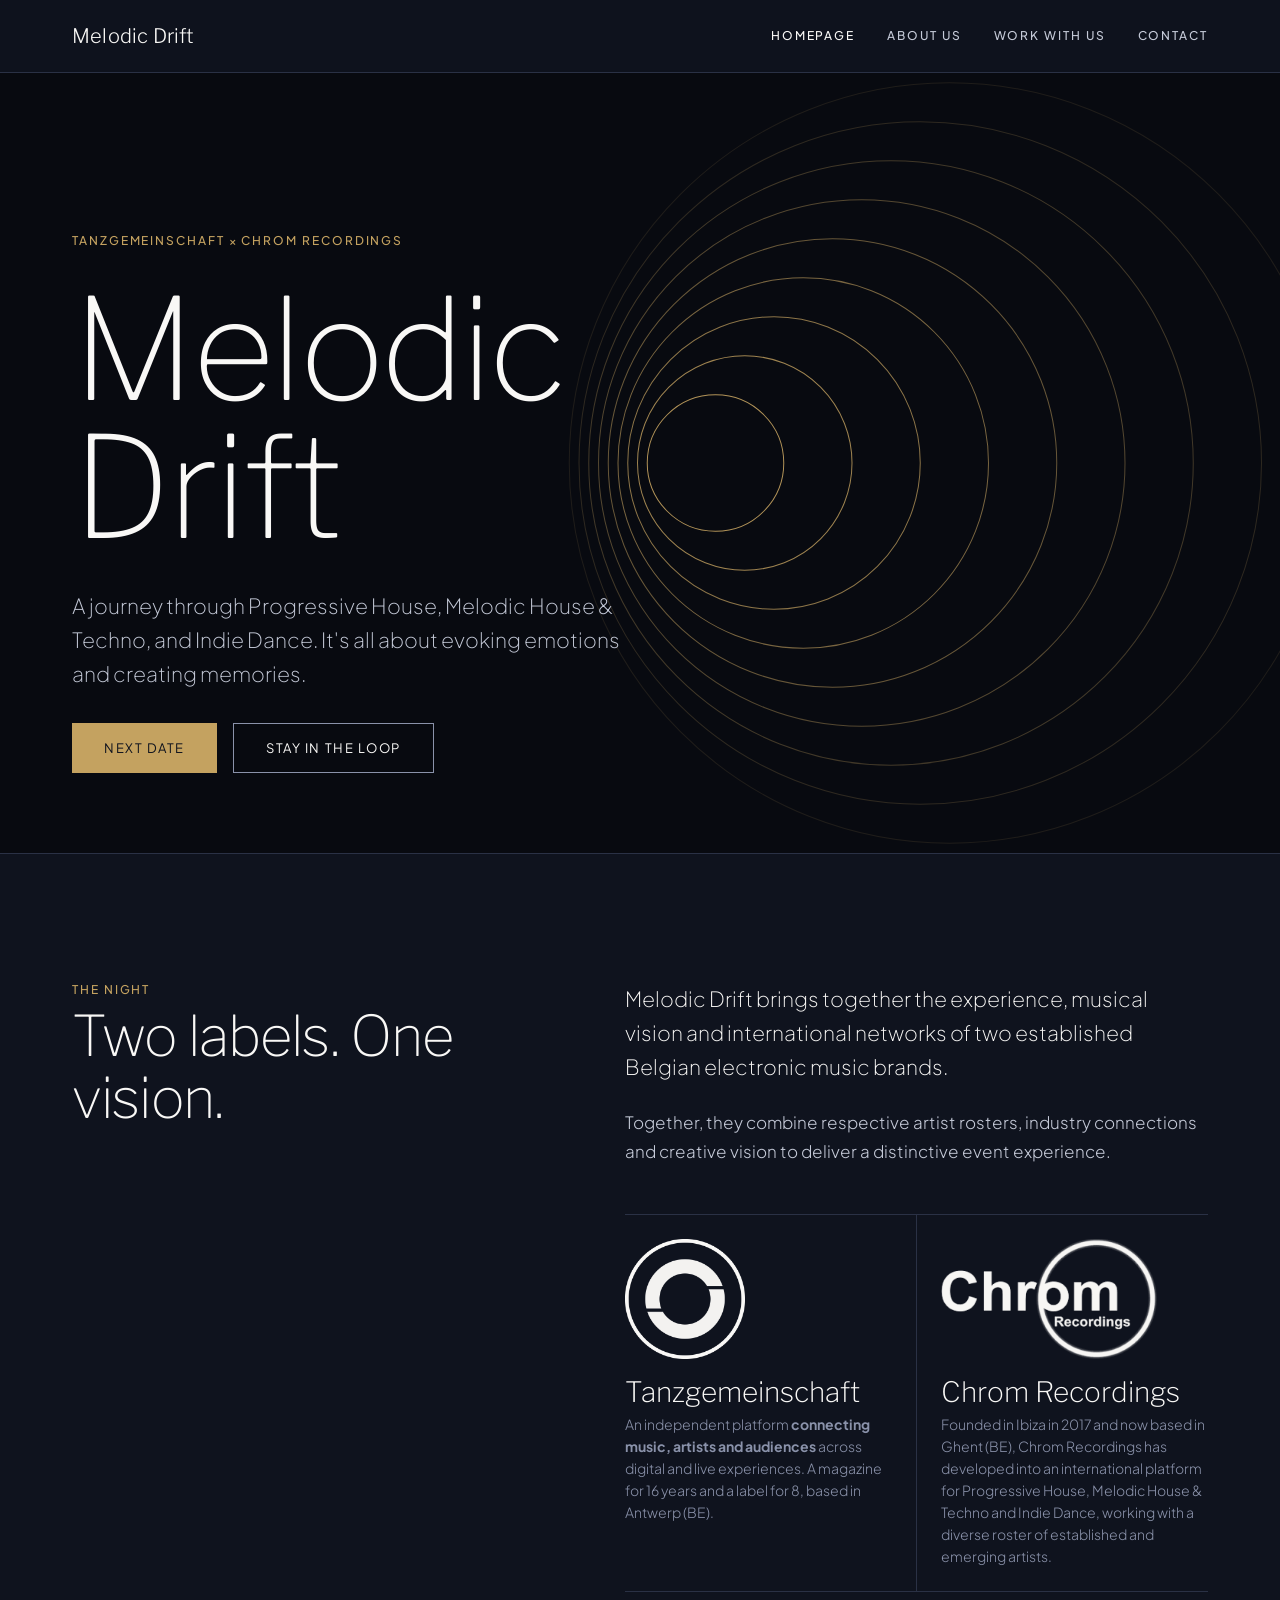
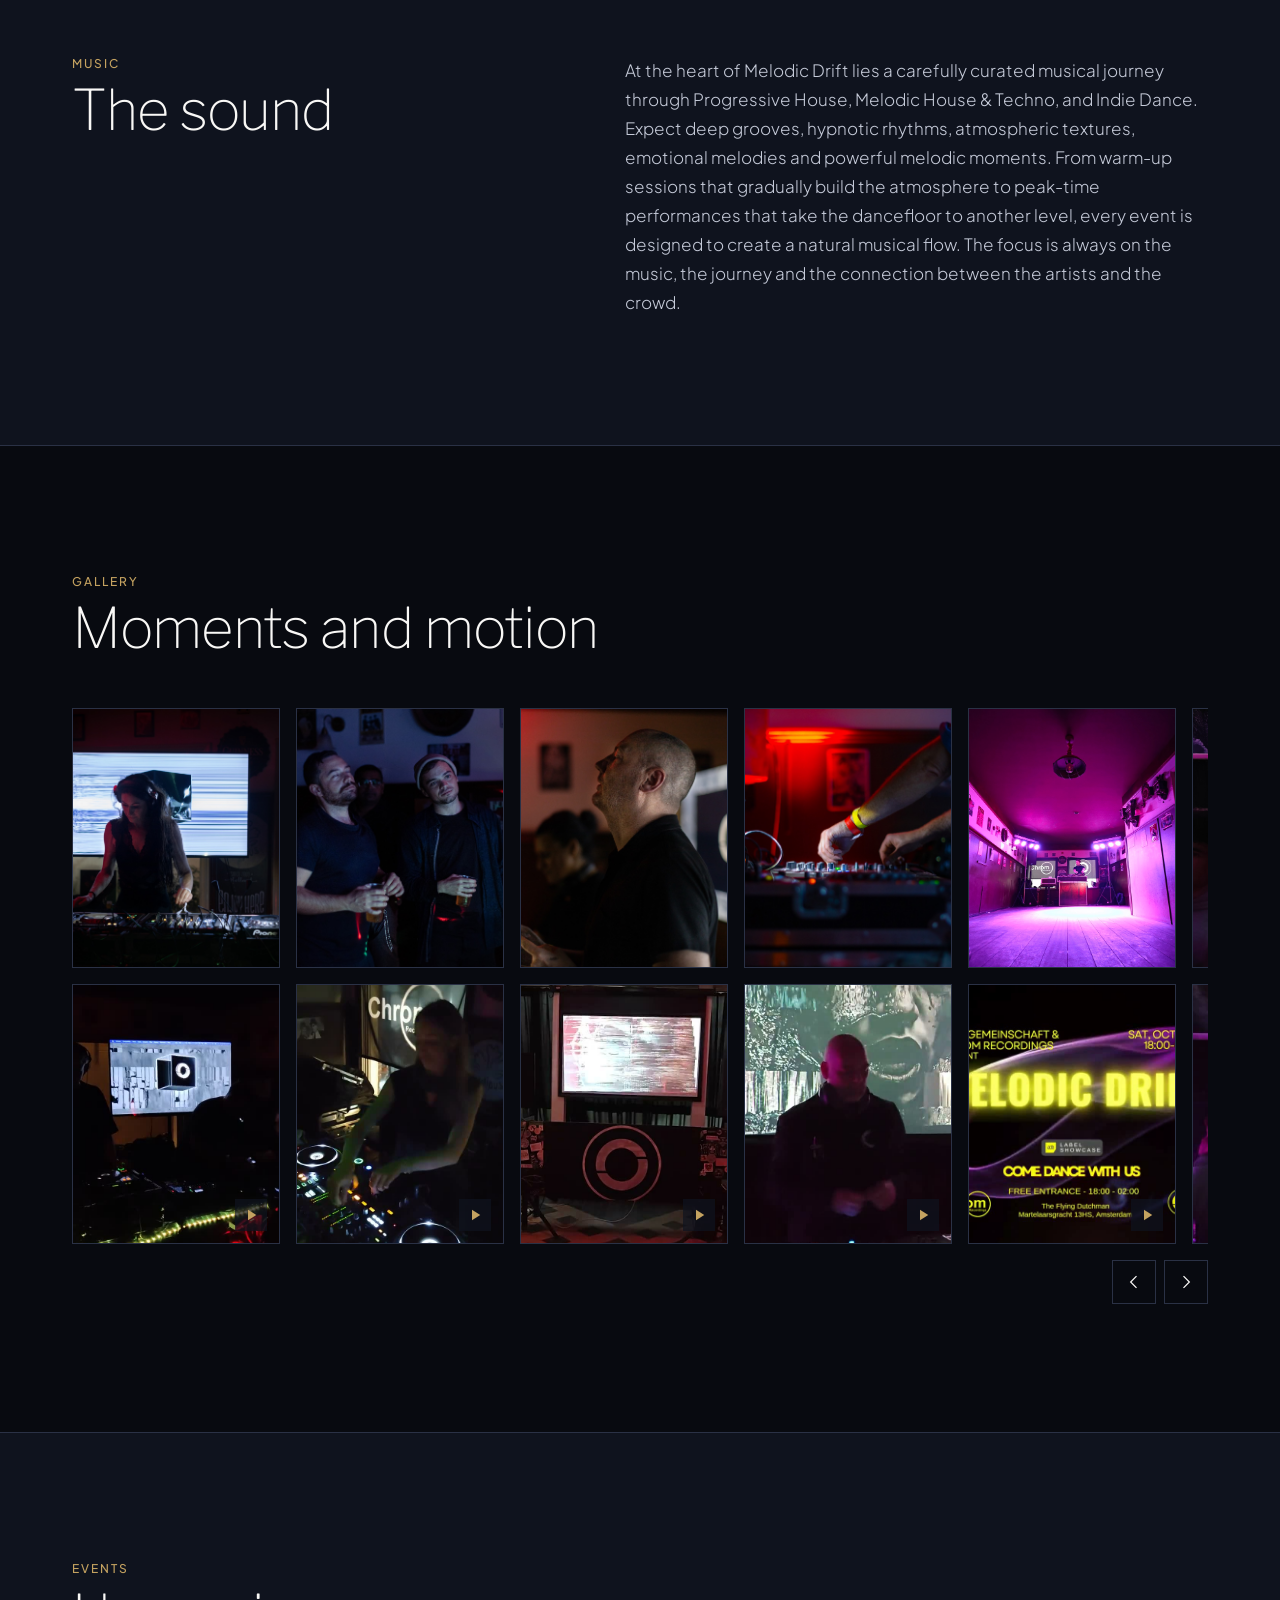
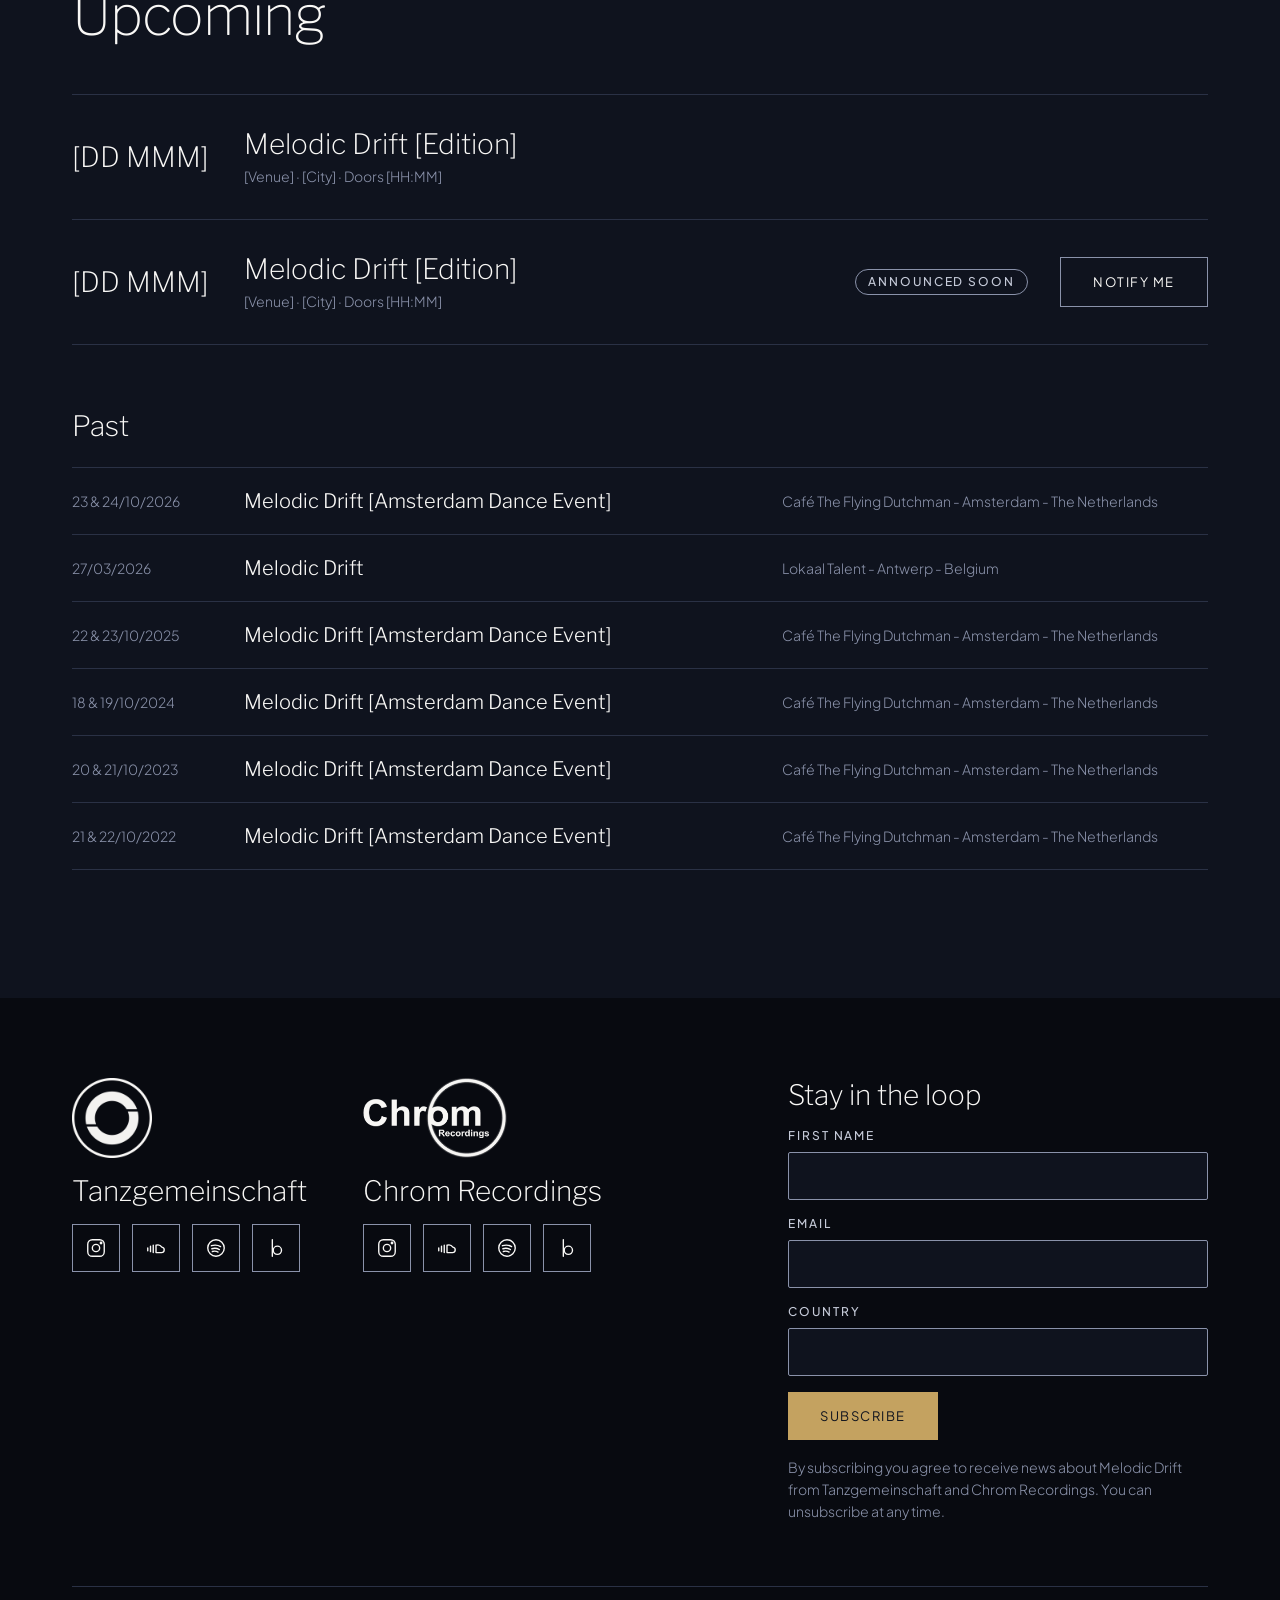
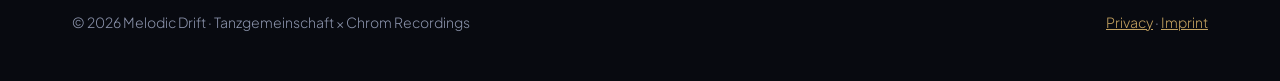
==== commit bb603ddd: "Hide ticket button and tag until tickets are available Co-Authored-By: Claude Sonnet 5.5 <noreply@an" ====
--- a/index.html
+++ b/index.html
@@ -25,7 +25,10 @@
 <header class="site-header">
   <div class="container">
     <a href="index.html" class="brand-link">Melodic Drift</a>
-    <nav class="nav" aria-label="Page">
+    <button type="button" class="nav-toggle" aria-expanded="false" aria-controls="site-nav" aria-label="Menu">
+      <span></span><span></span><span></span>
+    </button>
+    <nav class="nav" id="site-nav" aria-label="Page">
       <a href="index.html" aria-current="page">Homepage</a>
       <a href="about.html">About Us</a>
       <a href="work.html">Work With Us</a>
@@ -217,8 +220,10 @@
             <div class="h3">Melodic Drift [Edition]</div>
             <div class="small">[Venue] · [City] · Doors [HH:MM]</div>
           </div>
+          <!-- Tickets: hidden for now. Remove this comment wrapper to show them again (and set the real link).
           <span class="tag tag--solid">Tickets open</span>
           <a href="#" class="btn btn--primary">Get tickets</a>
+          -->
         </div>
         <div class="event">
           <div class="event__date">[DD MMM]</div>
--- a/styles.css
+++ b/styles.css
@@ -977,3 +977,77 @@
   line-height: 22px;
   color: var(--ink-muted);
 }
+
+/* ---------- Mobile menu ---------- */
+
+.nav-toggle {
+  display: none;
+  width: 44px;
+  height: 44px;
+  padding: 0;
+  background: transparent;
+  border: 1px solid var(--border);
+  color: var(--ink-heading);
+  cursor: pointer;
+  flex-direction: column;
+  align-items: center;
+  justify-content: center;
+  gap: 5px;
+}
+
+.nav-toggle span {
+  display: block;
+  width: 20px;
+  height: 1.5px;
+  background: currentColor;
+  transition: transform 0.2s ease, opacity 0.2s ease;
+}
+
+.nav-toggle[aria-expanded="true"] span:nth-child(1) { transform: translateY(6.5px) rotate(45deg); }
+.nav-toggle[aria-expanded="true"] span:nth-child(2) { opacity: 0; }
+.nav-toggle[aria-expanded="true"] span:nth-child(3) { transform: translateY(-6.5px) rotate(-45deg); }
+
+@media (max-width: 720px) {
+  .site-header .container {
+    min-height: 64px;
+  }
+
+  .nav-toggle {
+    display: flex;
+  }
+
+  .nav {
+    display: none;
+    flex: 0 0 100%;
+    flex-direction: column;
+    gap: 0;
+    padding-bottom: 8px;
+  }
+
+  .site-header.is-open .nav {
+    display: flex;
+  }
+
+  .nav a {
+    padding: 16px 0;
+    border-top: 1px solid var(--border);
+  }
+}
+
+/* Logo block: stack the two labels on narrow screens, with one divider between them */
+@media (max-width: 640px) {
+  .partners {
+    flex-direction: column;
+  }
+
+  .partner,
+  .partner + .partner {
+    flex: none;
+    padding: 24px 0;
+  }
+
+  .partner + .partner {
+    border-left: 0;
+    border-top: 1px solid var(--border);
+  }
+}
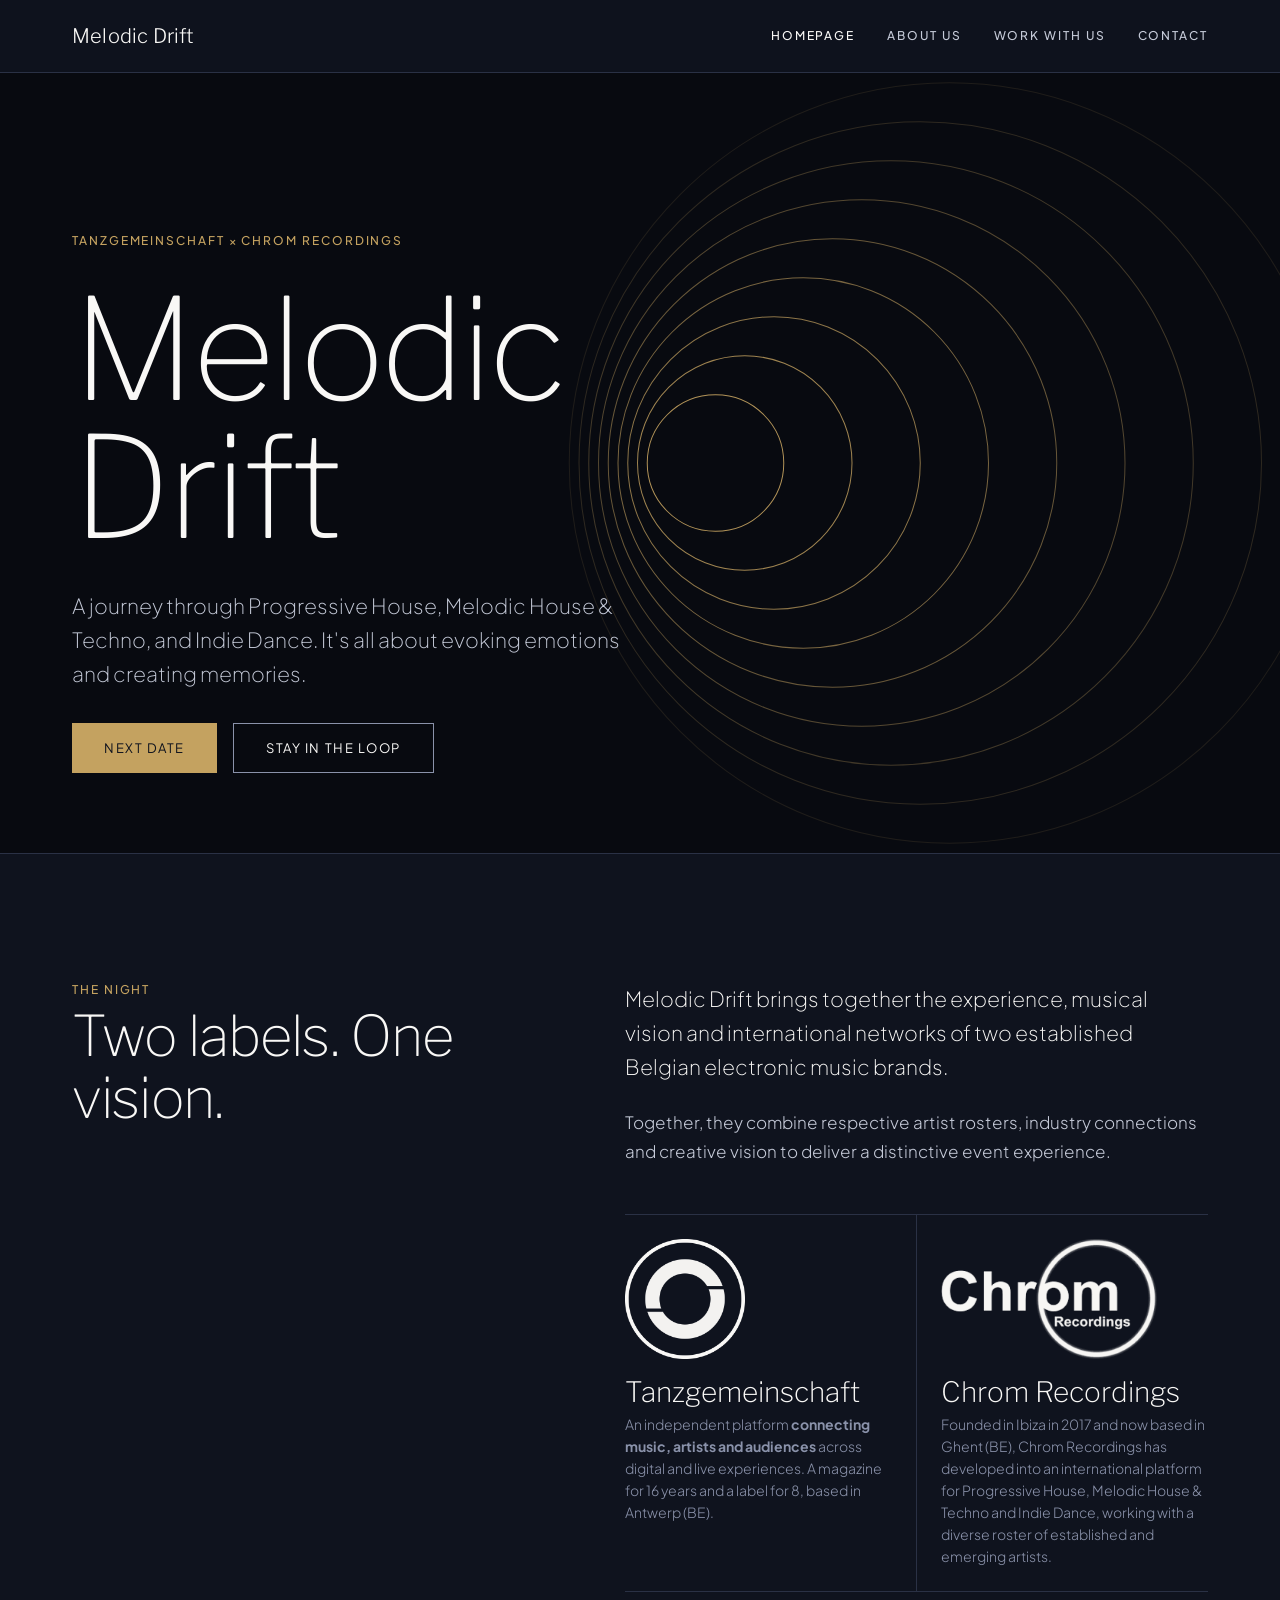
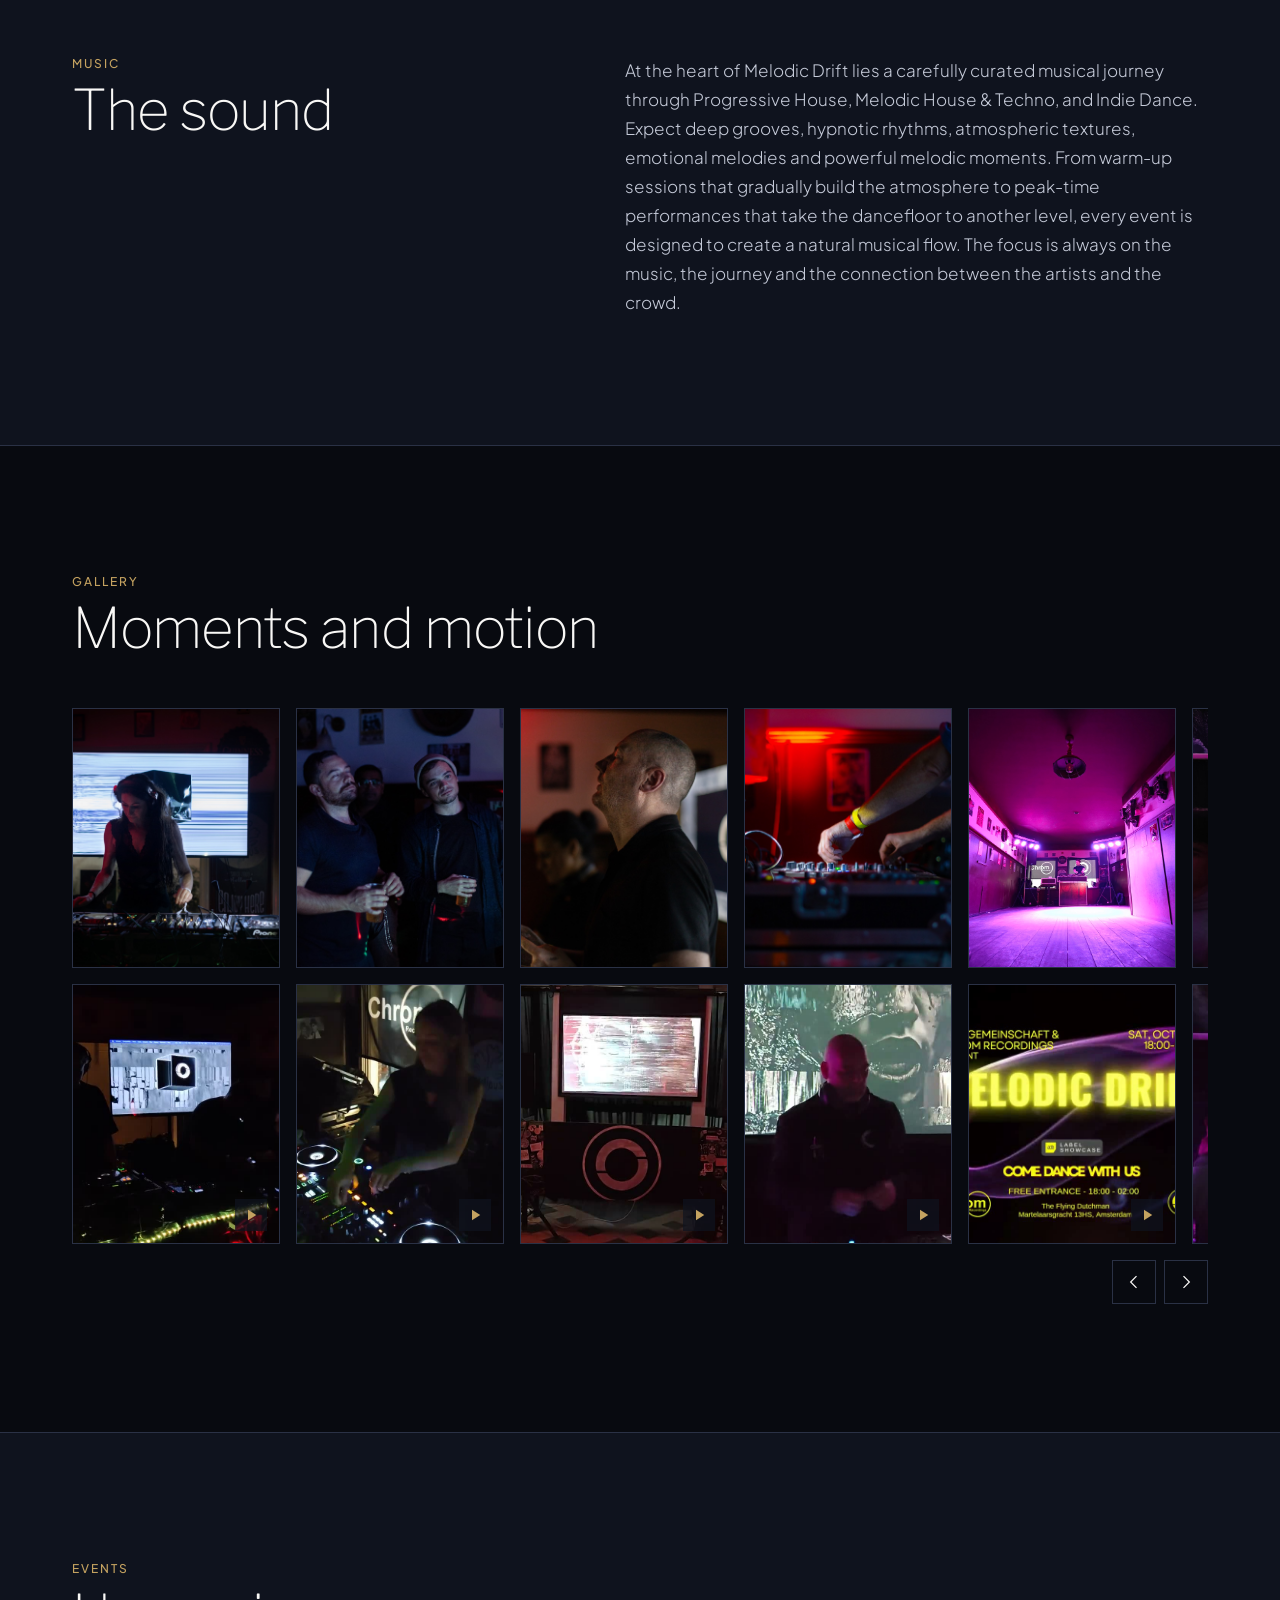
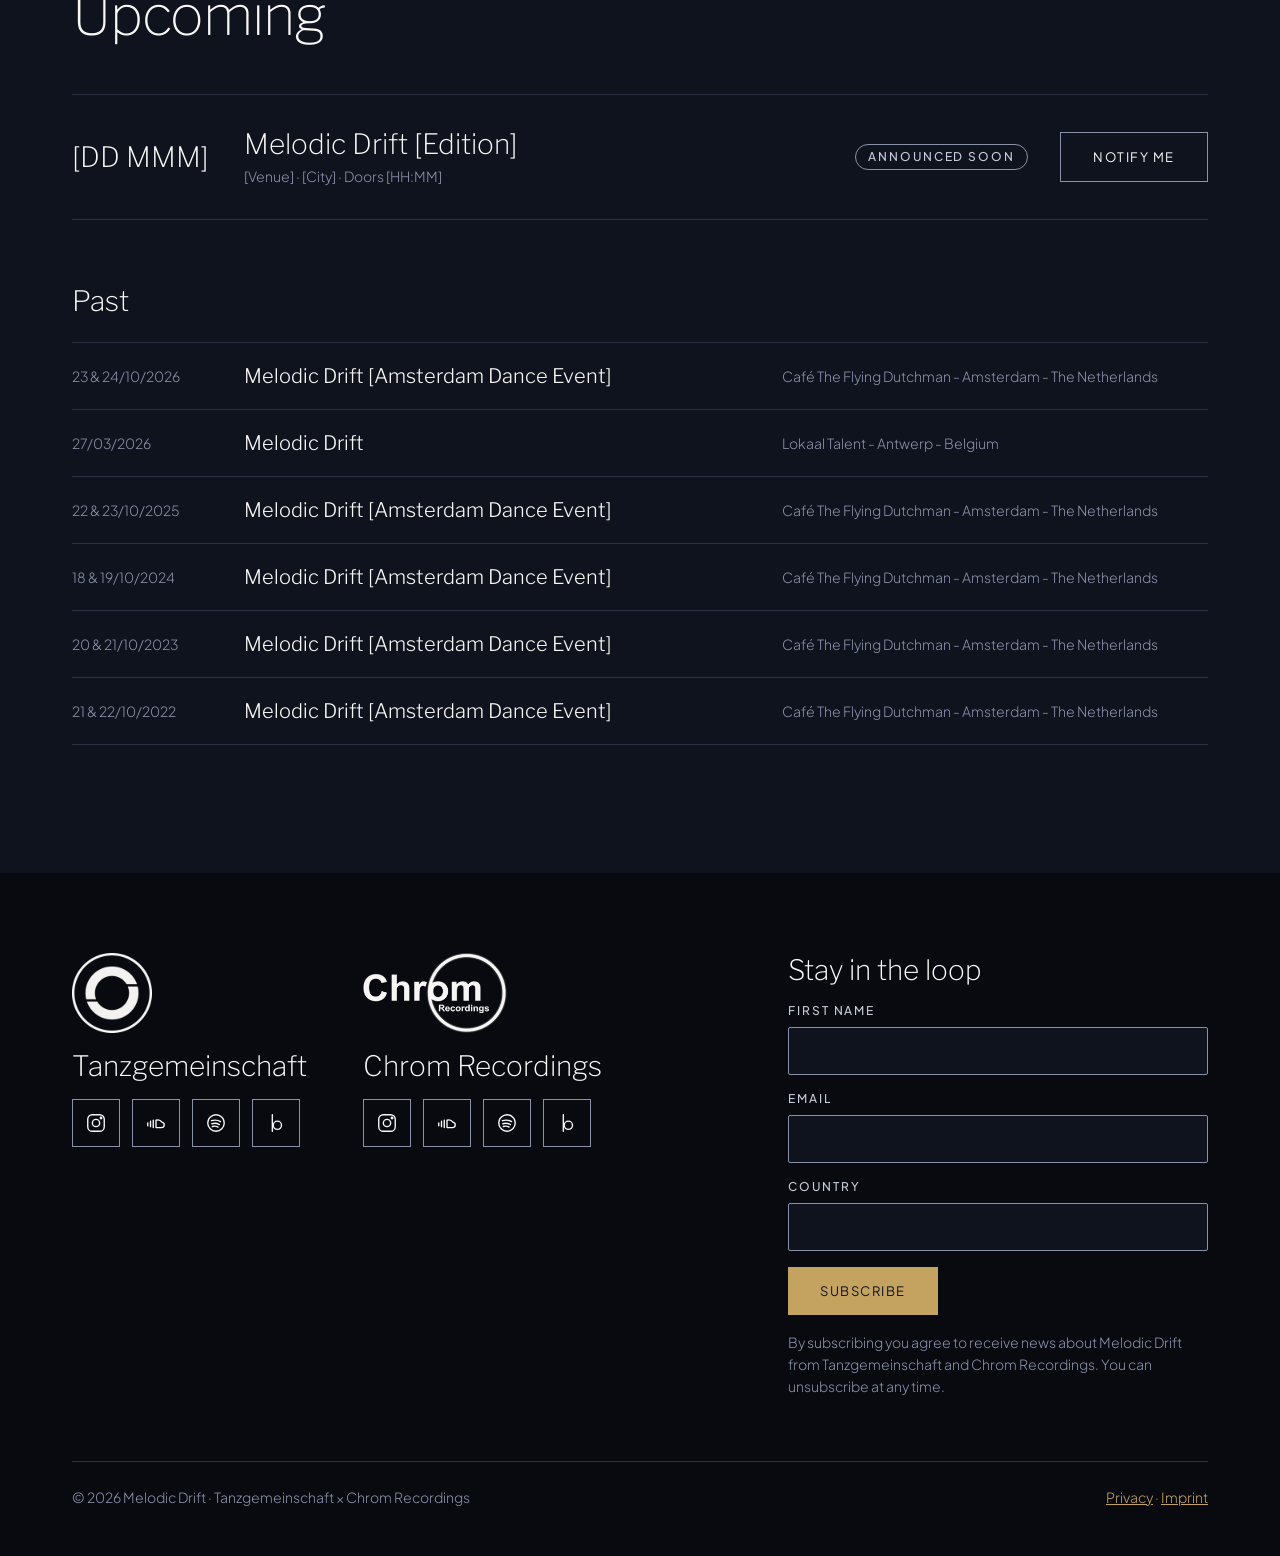
==== commit ecffc2a4: "Load Cookiebot via Google Tag Manager; add .gitignore Remove the hard-coded Cookiebot banner script " ====
--- a/index.html
+++ b/index.html
@@ -3,8 +3,7 @@
 <head>
 <meta charset="utf-8">
 <meta name="viewport" content="width=device-width, initial-scale=1">
-<!-- Cookiebot: must load before Google Tag Manager and any other script that sets cookies. -->
-<script id="Cookiebot" src="https://consent.cookiebot.com/uc.js" data-cbid="ba3ce9ea-0010-42fd-9f67-e8ef1a45d4a2" data-blockingmode="auto" type="text/javascript"></script>
+<!-- Cookiebot is loaded through Google Tag Manager (Cookiebot CMP tag, trigger: Consent Initialization). -->
 <!-- Google Tag Manager -->
 <script>(function(w,d,s,l,i){w[l]=w[l]||[];w[l].push({'gtm.start':new Date().getTime(),event:'gtm.js'});var f=d.getElementsByTagName(s)[0],j=d.createElement(s),dl=l!='dataLayer'?'&l='+l:'';j.async=true;j.src='https://www.googletagmanager.com/gtm.js?id='+i+dl;f.parentNode.insertBefore(j,f);})(window,document,'script','dataLayer','GTM-MX8WPRVG');</script>
 <!-- End Google Tag Manager -->
@@ -214,17 +213,18 @@
         <h2 class="h2">Upcoming</h2>
       </div>
       <div class="event-list">
+         <!-- Tickets: hidden for now. Remove this comment wrapper to show them again (and set the real link).
         <div class="event">
           <div class="event__date">[DD MMM]</div>
           <div class="event__info">
             <div class="h3">Melodic Drift [Edition]</div>
             <div class="small">[Venue] · [City] · Doors [HH:MM]</div>
           </div>
-          <!-- Tickets: hidden for now. Remove this comment wrapper to show them again (and set the real link).
           <span class="tag tag--solid">Tickets open</span>
           <a href="#" class="btn btn--primary">Get tickets</a>
-          -->
-        </div>
+          
+        </div>
+        -->
         <div class="event">
           <div class="event__date">[DD MMM]</div>
           <div class="event__info">
